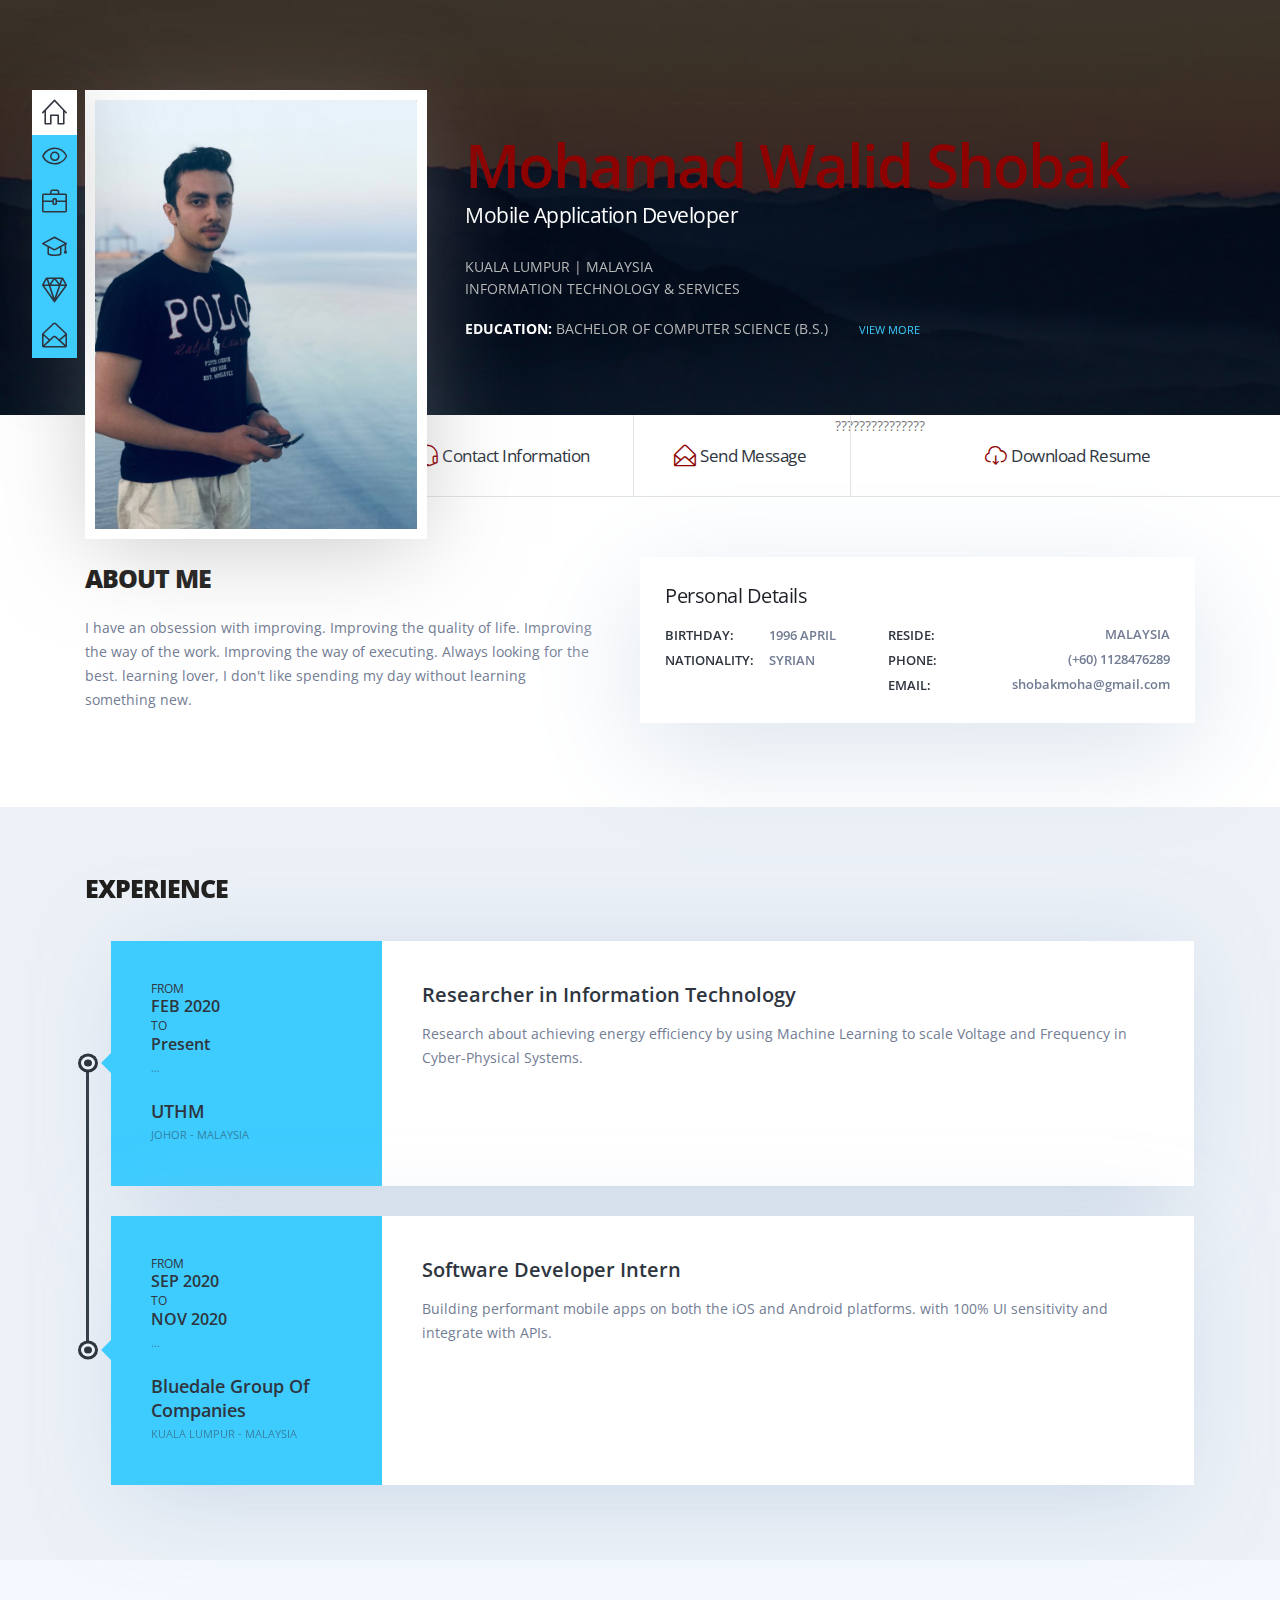
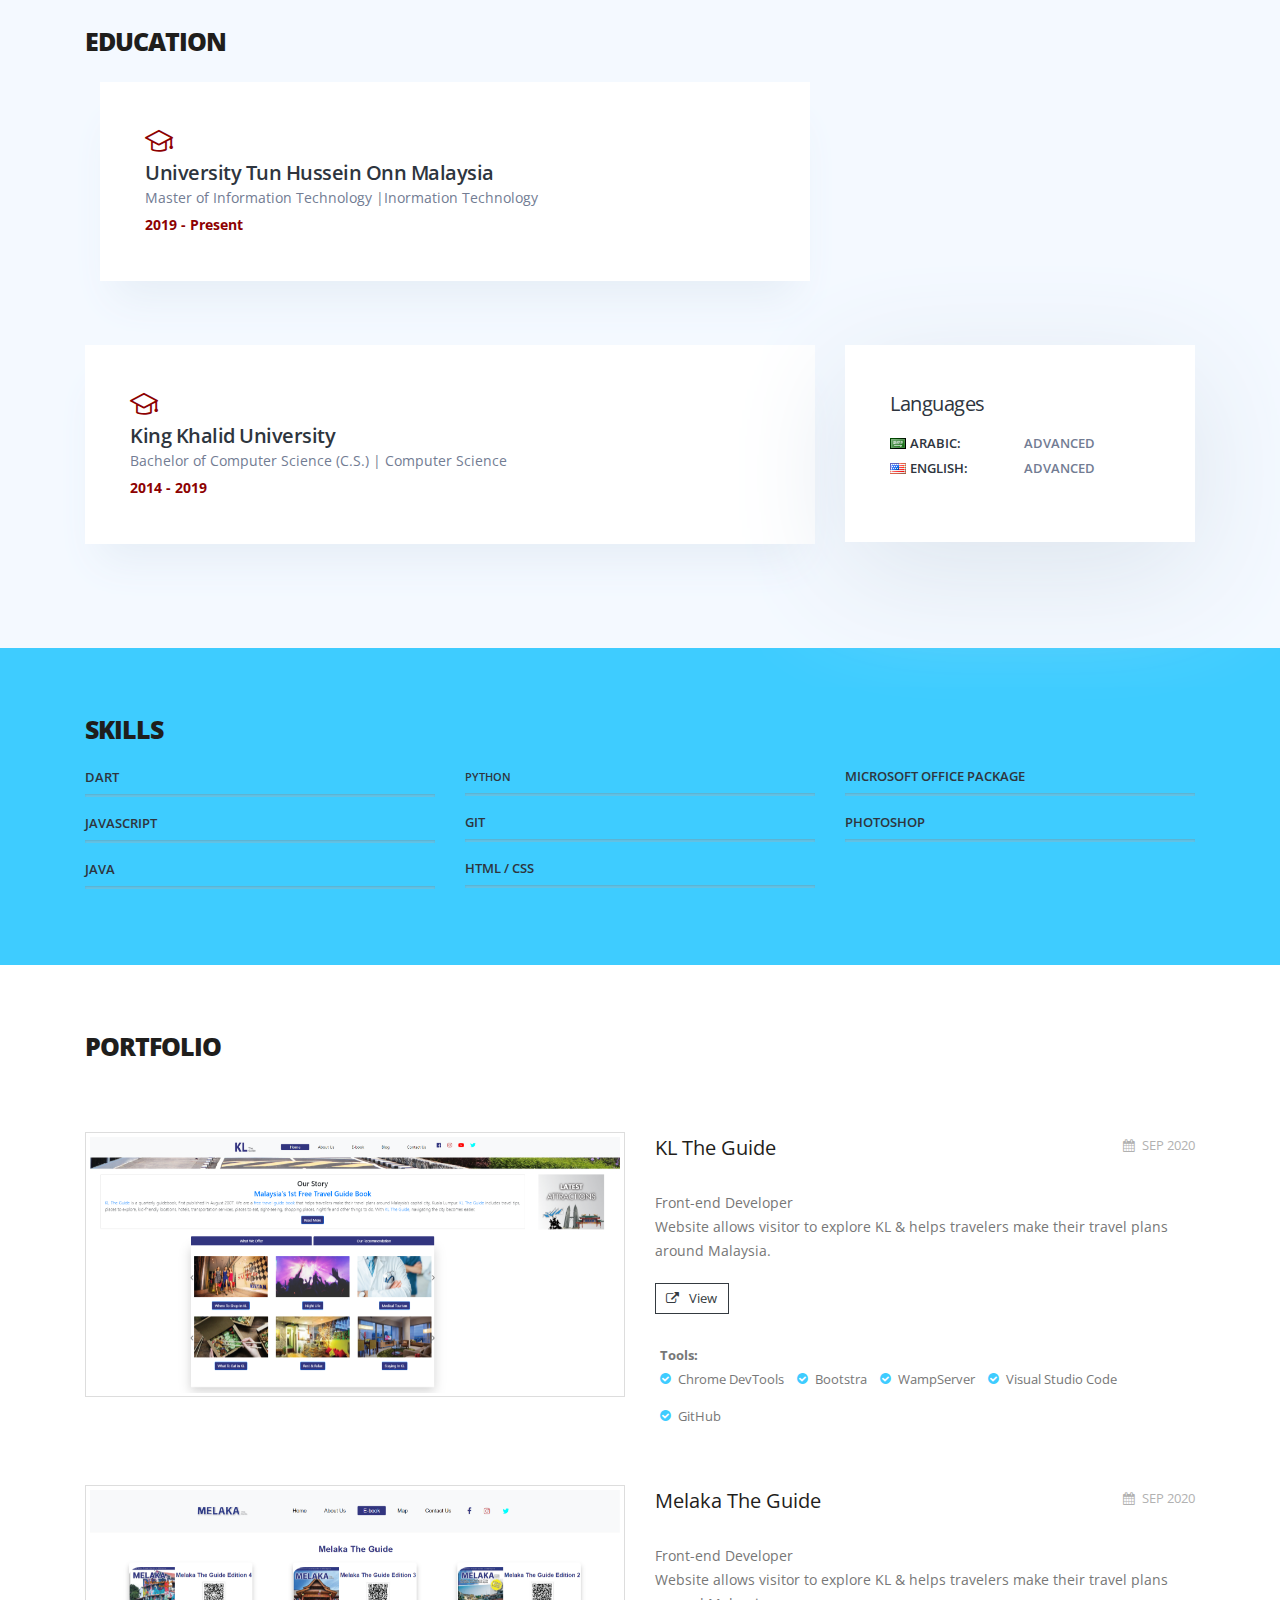
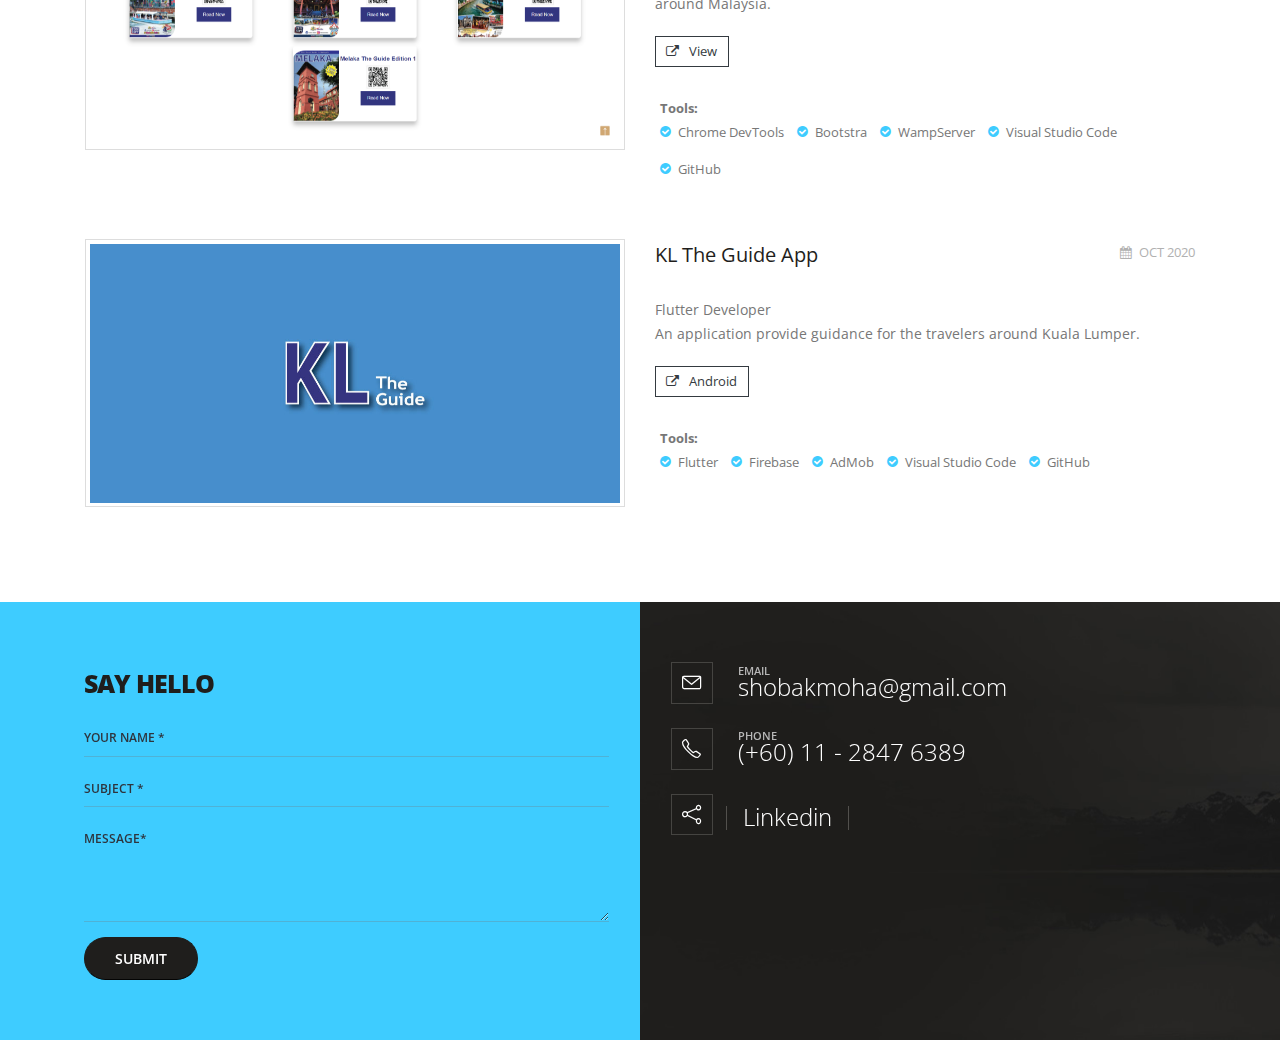
==== index.html @ 20625002 "my first commit" ====
<!DOCTYPE html>
<html>

<head>

	<!-- Basic -->
	<meta charset="utf-8">
	<meta http-equiv="X-UA-Compatible" content="IE=edge">

	<title>Mohamad Shobak | Resume</title>

	<meta name="keywords" content="Mohamad Shobak CV" />
	<meta name="description" content="Mohamad Shobak CV in details">
	<!-- <meta name="author" content="suitableweb.com"> -->

	<!-- Favicon -->
	<link rel="shortcut icon" href="img/favicon.ico" type="image/x-icon" />
	<link rel="apple-touch-icon" href="img/apple-touch-icon.png">

	<!-- Mobile Metas -->
	<meta name="viewport" content="width=device-width, initial-scale=1.0, minimum-scale=1.0">

	<!-- Web Fonts  -->
	<link href="https://fonts.googleapis.com/css?family=Open+Sans:300,400,600,700,800%7CShadows+Into+Light"
		rel="stylesheet" type="text/css">

	<!-- Vendor CSS -->
	<link rel="stylesheet" href="vendor/bootstrap/css/bootstrap.min.css">
	<link rel="stylesheet" href="vendor/font-awesome/css/font-awesome.min.css">
	<link rel="stylesheet" href="vendor/animate/animate.min.css">
	<link rel="stylesheet" href="vendor/simple-line-icons/css/simple-line-icons.min.css">
	<link rel="stylesheet" href="vendor/owl.carousel/assets/owl.carousel.min.css">
	<link rel="stylesheet" href="vendor/owl.carousel/assets/owl.theme.default.min.css">
	<link rel="stylesheet" href="vendor/magnific-popup/magnific-popup.min.css">

	<!-- Theme CSS -->
	<link rel="stylesheet" href="css/theme.css">
	<link rel="stylesheet" href="css/theme-elements.css">

	<!-- Current Page CSS -->
	<link rel="stylesheet" href="vendor/rs-plugin/css/settings.css">
	<link rel="stylesheet" href="vendor/rs-plugin/css/layers.css">
	<link rel="stylesheet" href="vendor/rs-plugin/css/navigation.css">

	<!-- Demo CSS -->
	<link rel="stylesheet" href="css/demos/demo-resume.css">

	<!-- Skin CSS -->
	<link rel="stylesheet" href="css/skins/skin-resume.css">

	<!-- Theme Custom CSS -->
	<link rel="stylesheet" href="css/custom.css">

	<!-- Head Libs -->
	<script src="vendor/modernizr/modernizr.min.js"></script>

</head>

<body data-spy="scroll" data-target=".wrapper-spy">

	<div class="body">
		<header id="header" class="header-floating"
			data-plugin-options="{'stickyEnabled': false, 'stickyEnableOnBoxed': false, 'stickyEnableOnMobile': false, 'stickyStartAt': 0, 'stickySetTop': '60px', 'stickyChangeLogo': false}">
			<div class="header-body">
				<div class="header-container container">
					<div class="header-row">
						<div class="header-column">
							<div class="header-row">
								<div class="header-nav pt-1">
									<div class="header-nav-main">
										<nav class="wrapper-spy collapse">
											<ul class="nav" id="mainNav">
												<li>
													<a data-hash href="#about-me"
														class="nav-link text-color-dark background-color-primary">
														<i class="icon-home icons"></i>
														<span class="custom-tooltip">About Me</span>
													</a>
												</li>
												<li>
													<a data-hash href="#experience"
														class="nav-link text-color-dark background-color-primary">
														<i class="icon-eye icons"></i>
														<span class="custom-tooltip">Experience</span>
													</a>
												</li>
												<li>
													<a data-hash href="#education"
														class="nav-link text-color-dark background-color-primary">
														<i class="icon-briefcase icons"></i>
														<span class="custom-tooltip">Education</span>
													</a>
												</li>
												<li>
													<a data-hash href="#skills"
														class="nav-link text-color-dark background-color-primary">
														<i class="icon-graduation icons"></i>
														<span class="custom-tooltip">Skills</span>
													</a>
												</li>
												<li>
													<a data-hash href="#portfolio"
														class="nav-link text-color-dark background-color-primary">
														<i class="icon-diamond icons"></i>
														<span class="custom-tooltip">Portfolio</span>
													</a>
												</li>
												<!-- 			<li>
														<a data-hash href="#recommendations" class="nav-link text-color-dark background-color-primary">
															<i class="icon-pencil icons"></i>
															<span class="custom-tooltip">Recommendations</span>
														</a>
													</li> -->
												<li>
													<a data-hash href="#say-hello"
														class="nav-link text-color-dark background-color-primary">
														<i class="icon-envelope-open icons"></i>
														<span class="custom-tooltip">Say Hello</span>
													</a>
												</li>
											</ul>
										</nav>
									</div>
									<button class="btn header-btn-collapse-nav" data-toggle="collapse"
										data-target=".header-nav-main nav">
										<i class="fa fa-bars"></i>
									</button>
								</div>
							</div>
						</div>
					</div>
				</div>
			</div>
		</header>

		<div role="main" class="main">

			<section id="about-me"
				class="section section-no-border section-parallax custom-section-padding-1 custom-position-1 custom-xs-bg-size-cover parallax-no-overflow m-0"
				data-plugin-parallax data-plugin-options="{'speed': 1.5}"
				data-image-src="img/demos/resume/about-me/about-me-bg-1.jpg">
				<div class="container">
					<div class="row">
						<div class="col-lg-4 custom-sm-margin-bottom-1">
							<img src="img/demos/resume/about-me/me.jpg"
								class="img-fluid custom-border custom-image-position-2 custom-box-shadow-4" alt />
						</div>
						<div class="col-lg-8 col-xl-8">
							<h1 class="text-color-primary custom-font-size-1">Mohamad Walid Shobak</h1>
							<p class="text-color-light font-weight-normal custom-font-size-2 custom-margin-bottom-1">
								Mobile Application Developer</p>
							<span class="custom-about-me-infos">
								<span class="custom-text-color-1 text-uppercase">Kuala Lumpur | Malaysia</span>
								<span class="custom-text-color-1 text-uppercase mb-3">Information Technology &amp;
									Services</span>
								<!-- <span class="custom-text-color-1 text-uppercase">
									<strong class="text-color-light">Previous: </strong>
									Mobile Application Developer
									<a data-hash href="#experience" class="btn text-uppercase custom-btn-style-1 text-1 ml-2">View More</a>
								</span> -->
								<span class="custom-text-color-1 text-uppercase">
									<strong class="text-color-light">Education: </strong>
									Bachelor of Computer Science (B.S.)
									<a data-hash href="#education"
										class="btn text-uppercase custom-btn-style-1 text-1 ml-2">View More</a>
								</span>
							</span>
						</div>
						<!-- 		<div class="col-lg-2 col-xl-3 d-none d-lg-block">
							<img src="img/demos/resume/about-me/mouse.png" custom-anim class="img-fluid custom-image-pos-1" alt />
						</div> -->
					</div>
				</div>


				<ul class="social-icons custom-social-icons">
					<li class="social-icons-linkedin">
						<a href="https://www.linkedin.com/in/moha-shobak/" target="_blank" title="Linkedin">
							<i class="fa fa-linkedin"></i>
						</a>
					</li>

					<!-- <li class="social-icons-twitter">
						<a href="https://twitter.com/abdullah852" target="_blank" title="Twitter">
							<i class="fa fa-twitter"></i>
						</a>
					</li> -->
					<li class="social-icons-email">
						<a href="mailto:shobakmoha@gmail.com" title="Email">
							<i class="fa fa-envelope"></i>
						</a>
					</li>
				</ul>


			</section>

			<div class="custom-about-me-links background-color-light">
				<div class="container">
					<div class="row justify-content-end">
						<div class="col-lg-3 text-center custom-xs-border-bottom p-0">
							<a data-hash href="#say-hello" class="text-decoration-none">
								<span class="custom-nav-button text-color-dark">
									<i class="icon-earphones-alt icons text-color-primary"></i>
									Contact Information
								</span>
							</a>
						</div>
						<div class="col-lg-2 text-center custom-xs-border-bottom p-0">
							<a data-hash href="#say-hello" class="text-decoration-none">
								<span class="custom-nav-button custom-divisors text-color-dark">
									<i class="icon-envelope-open icons text-color-primary"></i>
									Send Message
								</span>
							</a>
						</div>


						???????????????

						<div class="col-lg-3 text-center p-0">
							<a href="https://abdullah852.github.io/resume/cv2.pdf" target="_blanck"
								class="text-decoration-none">
								<span class="custom-nav-button text-color-dark">
									<i class="icon-cloud-download icons text-color-primary"></i>
									Download Resume
								</span>
							</a>
						</div>
					</div>
				</div>
			</div>



			<!-- About me section : Done -->
			<section class="section section-no-border background-color-light m-0">
				<div class="container">
					<div class="row">
						<div class="col">

							<div
								class="custom-box-details background-color-light custom-box-shadow-1 col-lg-6 ml-5 mb-5 mb-lg-4 float-right clearfix">
								<h4>Personal Details</h4>
								<div class="row">
									<div class="col-md-5">
										<ul class="custom-list-style-1 p-0 mb-0">
											<li>
												<span class="text-color-dark">Birthday:</span>
												<span class="custom-text-color-2"> 1996 April </span>
											</li>
											<!-- <li>
												<span class="text-color-dark">Marital:</span>
												<span class="custom-text-color-2">Single</span>
											</li> -->
											<li>
												<span class="text-color-dark">Nationality:</span>
												<span class="custom-text-color-2">Syrian</span>
											</li>
										</ul>
									</div>
									<div class="col-md-7">
										<ul class="custom-list-style-1 p-0 mb-0">
											<li>
												<span class="text-color-dark">Reside:</span>
												<span class="custom-text-color-2 float-right">Malaysia</span>
											</li>
											<li>
												<span class="text-color-dark">PHONE:</span>
												<span class="custom-text-color-2 float-right"><a
														class="custom-text-color-2" href="tel:+601128476289">(+60)
														1128476289 </a></span>
											</li>
											<li>
												<span class="text-color-dark" style="min-width: 50px">EMAIL:</span>
												<span class="custom-text-color-2 text-lowercase float-right"><a
														class="custom-text-color-2"
														href="mailto:shobakmoha@gmail.com">shobakmoha@gmail.com</a></span>
											</li>
										</ul>
									</div>
								</div>
							</div>

							<h2 class="text-color-quaternary font-weight-extra-bold text-uppercase">About Me</h2>

							<p class="custom-text-color-2">

								I have an obsession with improving. Improving the quality of life. Improving the way of
								the work. Improving the way of executing. Always looking for the best. learning lover, I
								don't like spending my day without learning something new.
							</p>

							<!-- <div class="about-me-more" id="aboutMeMore">
								<p>Lorem ipsum dolor sit amet, consectetur adipiscing elit. Etiam tincidunt nulla tortor, a imperdiet enim tristique nec. Nulla lobortis leo eget metus dapibus sodales. Sed placerat vitae dui vitae vehicula. Quisque in tincidunt ligula, nec dignissim arcu. Praesent aliquam velit vel libero dictum, non sollicitudin lectus mollis. Morbi sollicitudin auctor gravida. Vivamus vitae dui non lorem euismod pretium. Morbi congue sem sed ex iaculis, nec mattis felis pretium. Nullam molestie libero id odio blandit sodales. Suspendisse non mauris et felis molestie placerat aliquet a risus. Aliquam ac leo tempus, hendrerit eros mollis, gravida est.</p>

								<p>Proin euismod ipsum a tellus condimentum dapibus. Integer porttitor felis elit, eget rutrum ligula commodo quis. Praesent ultricies neque eu mi congue blandit. Nulla feugiat feugiat aliquet. Morbi sed mattis erat. Nullam scelerisque molestie eros, id tristique felis iaculis non. Duis pellentesque neque eget iaculis varius. Donec at nisl semper, aliquam est id, tincidunt lacus. Donec at erat purus.</p>

								<p>Morbi tincidunt nunc non diam porta, at fermentum orci bibendum. Donec arcu nisi, ornare nec commodo vitae, sollicitudin sed magna. Cras sit amet justo et nulla pulvinar laoreet. Phasellus scelerisque, metus id posuere vulputate, diam tellus iaculis sapien, eget scelerisque ipsum libero convallis velit. Duis lorem ligula, faucibus quis tellus nec, fringilla ultricies leo. Etiam tempus congue magna. Suspendisse porta dictum tortor, eu volutpat ipsum eleifend nec. Aliquam dapibus lorem luctus, cursus libero imperdiet, mattis nunc. Sed in ipsum diam. Quisque efficitur metus purus, vitae fermentum lacus venenatis id.</p>
							</div>

							<a id="aboutMeMoreBtn" class="btn btn-tertiary text-uppercase custom-btn-style-1 text-1" href="#">View More</a> -->

						</div>
					</div>
				</div>
			</section>








			<!-- Experience -->
			<section id="experience" class="section section-secondary section-no-border m-0">
				<div class="container">
					<div class="row">
						<div class="col">
							<h2 class="text-color-quaternary text-uppercase font-weight-extra-bold">Experience</h2>
							<section class="timeline custom-timeline" id="timeline">
								<div class="timeline-body">
									<!-- <article class="timeline-box right custom-box-shadow-2">
										<div class="row">
											<div class="experience-info col-lg-3 col-sm-5 background-color-primary">
												<span class="from text-color-dark text-uppercase">
													From
													<span class="font-weight-semibold">Nov 2019</span>
												</span>
												<span class="to text-color-dark text-uppercase">
													To
													<span class="font-weight-semibold">Present</span>
												</span>
												<p class="text-color-dark">...</p>
												<span class="company text-color-dark font-weight-semibold">
													<a class="text-dark" href="https://zeem.sa" target="_blank">Zeem</a>
													<span class="company-location text-color-dark font-weight-normal text-uppercase">Saudi Arabia – Riyadh</span>
												</span>
											</div>
											<div class="experience-description col-lg-9 col-sm-7 background-color-light">
												<h4 class="text-color-dark font-weight-semibold"> Full Stack Developer </h4>
												<p class="custom-text-color-2"> 
													After more than a year, I started working for Zeem as Full Stack Developer
												</p>
											</div>
										</div>
									</article> -->

									<article class="timeline-box right custom-box-shadow-2">
										<div class="row">
											<div class="experience-info col-lg-3 col-sm-5 background-color-primary">
												<span class="from text-color-dark text-uppercase">
													From
													<span class="font-weight-semibold">FEB 2020</span>
												</span>
												<span class="to text-color-dark text-uppercase">
													To
													<span class="font-weight-semibold">Present</span>
												</span>
												<p class="text-color-dark">...</p>
												<span class="company text-color-dark font-weight-semibold">
													<a class="text-dark" href="https://www.uthm.edu.my/en/"
														target="_blank">UTHM</a>
													<span
														class="company-location text-color-dark font-weight-normal text-uppercase">Johor
														- Malaysia</span>
												</span>
											</div>
											<div
												class="experience-description col-lg-9 col-sm-7 background-color-light">
												<h4 class="text-color-dark font-weight-semibold">Researcher in
													Information Technology

												</h4>
												<p class="custom-text-color-2">Research about achieving energy
													efficiency by using Machine Learning to scale Voltage and Frequency
													in Cyber-Physical
													Systems.</p>
											</div>
										</div>
									</article>

									<article class="timeline-box right custom-box-shadow-2">
										<div class="row">
											<div class="experience-info col-lg-3 col-sm-5 background-color-primary">
												<span class="from text-color-dark text-uppercase">
													From
													<span class="font-weight-semibold">SEP 2020</span>
												</span>
												<span class="to text-color-dark text-uppercase">
													To
													<span class="font-weight-semibold">NOV 2020</span>
												</span>
												<p class="text-color-dark">...</p>
												<span class="company text-color-dark font-weight-semibold">
													<a class="text-dark" href="http://bluedale.com.my/v1/"
														target="_blank">Bluedale Group Of Companies</a>
													<span
														class="company-location text-color-dark font-weight-normal text-uppercase">Kuala
														Lumpur - Malaysia</span>
												</span>
											</div>
											<div
												class="experience-description col-lg-9 col-sm-7 background-color-light">
												<h4 class="text-color-dark font-weight-semibold">Software Developer
													Intern
												</h4>
												<p class="custom-text-color-2">Building performant mobile apps on both
													the iOS and Android platforms. with 100% UI sensitivity and
													integrate with APIs.
												</p>
											</div>
										</div>
									</article>

									<div class="timeline-bar"></div>
								</div>
							</section>
						</div>
					</div>
				</div>
			</section>





			<!-- Education -->
			<section id="education" class="section section-no-border custom-background-color-1 m-0">
				<div class="container">
					<h2 class="text-color-quaternary text-uppercase font-weight-extra-bold m-0">Education</h2>
					<div class="col-lg-8 col-sm-12 pb-4">
						<div class="custom-box-details-2 background-color-light custom-box-shadow-3">
							<i class="icon-graduation icons text-color-primary"></i>
							<h4 class="font-weight-semibold text-color-dark m-0">University Tun Hussein Onn Malaysia
							</h4>
							<p class="custom-text-color-2 mb-1">Master of Information Technology
								|Inormation Technology</p>
							<strong class="text-color-primary">2019 - Present</strong>
						</div>
					</div>
					<div class="row">

						<div class="col-lg-8 col-sm-12 pb-4">
							<div class="custom-box-details-2 background-color-light custom-box-shadow-3">
								<i class="icon-graduation icons text-color-primary"></i>
								<h4 class="font-weight-semibold text-color-dark m-0">King Khalid University</h4>
								<p class="custom-text-color-2 mb-1">Bachelor of Computer Science (C.S.) | Computer
									Science</p>
								<strong class="text-color-primary">2014 - 2019</strong>
							</div>
						</div>

						<div class="col-lg-4 col-sm-12 pb-4">
							<div class="custom-box-details-2 background-color-light custom-box-shadow-1">
								<h4 class="text-color-dark">Languages</h4>
								<ul class="custom-list-style-1 p-0">
									<li>
										<span class="font-weight-semibold custom-max-width-1 text-color-dark"><img
												src="img/blank.gif" class="flag flag-sa mr-1"
												alt="Arabic">Arabic:</span>
										<span class="custom-text-color-2">Advanced</span>
									</li>
									<li>
										<span class="font-weight-semibold custom-max-width-1 text-color-dark"><img
												src="img/blank.gif" class="flag flag-us mr-1"
												alt="English">English:</span>
										<span class="custom-text-color-2">Advanced</span>
									</li>
								</ul>
							</div>
						</div>

					</div>

				</div>
			</section>





			<!-- Skills -->
			<section id="skills" class="section section-no-border background-color-primary m-0">
				<div class="container">
					<div class="row align-items-center">
						<div class="col-md-12 col-lg-12 mb-4 mb-md-0">
							<div class="row">
								<div class="col-lg-4">
									<h2 class="text-color-quaternary text-uppercase font-weight-extra-bold">Skills</h2>
									<div class="progress-bars custom-progress-bars">

										<div
											class="progress-label text-color-dark font-weight-semibold text-uppercase text-2">
											<span>Dart</span>
										</div>
										<div class="progress mb-3">
											<div class="progress-bar" data-appear-progress-animation="93%"></div>
										</div>

										<div
											class="progress-label text-color-dark font-weight-semibold text-uppercase text-2">
											<span>Javascript</span>
										</div>
										<div class="progress mb-3">
											<div class="progress-bar" data-appear-progress-animation="55%"
												data-appear-animation-delay="300"></div>
										</div>


										<div
											class="progress-label text-color-dark font-weight-semibold text-uppercase text-2">
											<span>Java</span>
										</div>
										<div class="progress mb-3">
											<div class="progress-bar" data-appear-progress-animation="85%"></div>
										</div>

									</div>
								</div>
								<div class="col-lg-4">
									<div class="progress-bars custom-progress-bars custom-md-margin-top-1">
										<div
											class="progress-label text-color-dark font-weight-semibold text-uppercase text-2">
											<div
												class="progress-label text-color-dark font-weight-semibold text-uppercase text-2">
												<span>Python</span>
											</div>
											<div class="progress mb-3">
												<div class="progress-bar" data-appear-progress-animation="65%"></div>
											</div>
											<span>Git</span>
										</div>
										<div class="progress mb-3">
											<div class="progress-bar" data-appear-progress-animation="98%"
												data-appear-animation-delay="600"></div>
										</div>


										<div
											class="progress-label text-color-dark font-weight-semibold text-uppercase text-2">
											<span>HTML / CSS </span>
										</div>
										<div class="progress mb-3">
											<div class="progress-bar" data-appear-progress-animation="85%"
												data-appear-animation-delay="600"></div>
										</div>


									</div>
								</div>
								<div class="col-lg-4">
									<div class="progress-bars custom-progress-bars custom-md-margin-top-1">
										<div
											class="progress-label text-color-dark font-weight-semibold text-uppercase text-2">
											<span>Microsoft Office package</span>
										</div>
										<div class="progress mb-3">
											<div class="progress-bar" data-appear-progress-animation="90%"></div>
										</div>




										<div
											class="progress-label text-color-dark font-weight-semibold text-uppercase text-2">
											<span>PhotoShop</span>
										</div>
										<div class="progress mb-3">
											<div class="progress-bar" data-appear-progress-animation="80%"
												data-appear-animation-delay="900"></div>
										</div>

									</div>
								</div>
							</div>
						</div>
					</div>
				</div>
			</section>





			<!-- Portfolio -->
			<section id="portfolio" class="section section-no-border background-color-light m-0">
				<div class="container">
					<div class="row">
						<div class="col">
							<h2 class="text-color-quaternary font-weight-extra-bold text-uppercase">Portfolio</h2>


							<ul class="nav nav-pills sort-source custom-nav-sort mb-4" data-sort-id="portfolio"
								data-option-key="filter" style="visibility: hidden; height: 0;">
								<li class="nav-item active" data-option-value="*"><a class="nav-link text-dark active"
										href="#">Show All</a></li>
								<!-- <li class="nav-item" data-option-value=".wordpress"><a class="nav-link text-dark" href="#">WordPress</a></li> -->
								<li class="nav-item" data-option-value=".ui"><a class="nav-link text-dark"
										href="#">UI</a></li>
								<!-- <li class="nav-item" data-option-value=".woocommerce"><a class="nav-link text-dark" href="#">WooCommerce</a></li> -->
							</ul>


							<div class="sort-destination-loader sort-destination-loader-showing mt-3">
								<div class="row portfolio-list sort-destination" data-sort-id="portfolio">



									<!-- KL The Guide -->
									<div class="col-lg-12 isotope-item mt-4 ui">
										<div class="row">
											<div class="col-lg-6">
												<div class="portfolio-item lightbox"
													data-plugin-options="{'delegate': 'a.lightbox-portfolio', 'type': 'image', 'gallery': {'enabled': true}}">
													<span class="thumb-info thumb-info-no-zoom thumb-info-lighten ">
														<span class="thumb-info-wrapper">
															<span
																class="owl-carousel owl-theme nav-inside custom-dots-style-1 m-0"
																data-plugin-options="{'items': 1, 'margin': 10, 'animateOut': 'slideOutDown', 'animateIn':'flipInX', 'autoplay': false, 'autoplayTimeout': 3000}">
																<span>
																	<a href="img/demos/resume/portfolio/hectar/hectar.jpg"
																		class="lightbox-portfolio">
																		<img src="img/demos/resume/portfolio/kltheguide/kltheguide.png"
																			class="img-fluid" alt="">
																	</a>
																</span>
															</span>
														</span>
													</span>
												</div>
											</div>
											<div class="col-lg-6">
												<div class="portfolio-info">
													<div class="row">
														<div class="col-md-6">
															<h4 class="heading-primary text-color-quaternary"> KL The
																Guide</h4>
															<!-- <p class="mt-3">
																		BackEnd and React-native Developer
																</p> -->
														</div>
														<div class="col-md-6 text-center text-md-right">
															<ul>
																<li>
																	<i class="fa fa-calendar"></i> SEP 2020

																</li>
															</ul>
														</div>
													</div>
												</div>

												<p class="mt-3">Front-end Developer<br />
													Website allows visitor to explore KL & helps

													travelers make their travel plans around Malaysia.
												</p>
												<dev>
													<a href="https://www.kltheguide.com.my/" target="_blank"
														class="btn btn-outline-dark btn-sm btn-icon"><i
															class="fa fa-external-link"></i>View</a>
													<!-- <a href="https://apps.apple.com/us/app/id1492253360" target="_blank"
														class="btn btn-outline-dark btn-sm btn-icon"><i
															class="fa fa-external-link"></i>iOS</a> -->

												</dev>

												<ul class="portfolio-details">
													<li>
														<p><strong>Tools:</strong></p>

														<ul class="list list-inline list-icons">
															<li class="list-inline-item"><i
																	class="fa fa-check-circle"></i> Chrome DevTools</li>
															<li class="list-inline-item"><i
																	class="fa fa-check-circle"></i> Bootstra</li>
															<li class="list-inline-item"><i
																	class="fa fa-check-circle"></i> WampServer</li>
															<li class="list-inline-item"><i
																	class="fa fa-check-circle"></i> Visual Studio Code
															</li>
															<li class="list-inline-item"><i
																	class="fa fa-check-circle"></i> GitHub</li>
														</ul>
													</li>
												</ul>
											</div>
										</div>
									</div>

									<!-- Melaka The Guide -->
									<div class="col-lg-12 isotope-item mt-4 ui">
										<div class="row">
											<div class="col-lg-6">
												<div class="portfolio-item lightbox"
													data-plugin-options="{'delegate': 'a.lightbox-portfolio', 'type': 'image', 'gallery': {'enabled': true}}">
													<span class="thumb-info thumb-info-no-zoom thumb-info-lighten ">
														<span class="thumb-info-wrapper">
															<span
																class="owl-carousel owl-theme nav-inside custom-dots-style-1 m-0"
																data-plugin-options="{'items': 1, 'margin': 10, 'animateOut': 'slideOutDown', 'animateIn':'flipInX', 'autoplay': false, 'autoplayTimeout': 3000}">
																<span>
																	<a href="img/demos/resume/portfolio/takad/takad2.png"
																		class="lightbox-portfolio">
																		<img src="img/demos/resume/portfolio/malaccatheguide/malaccatheguide.png"
																			class="img-fluid" alt="">
																	</a>
																</span>
															</span>
														</span>
													</span>
												</div>
											</div>
											<div class="col-lg-6">
												<div class="portfolio-info">
													<div class="row">
														<div class="col-md-6">
															<h4 class="heading-primary text-color-quaternary"> Melaka
																The Guide</h4>
														</div>
														<div class="col-md-6 text-center text-md-right">
															<ul>
																<li>
																	<i class="fa fa-calendar"></i> SEP 2020
																</li>
															</ul>
														</div>
													</div>
												</div>

												<p class="mt-3">Front-end Developer<br />
													Website allows visitor to explore KL & helps
													travelers make their travel plans around Malaysia.</p>
												<dev>
													<a href="http://www.melakatheguide.com.my/" target="_blank"
														class="btn btn-outline-dark btn-sm btn-icon"><i
															class="fa fa-external-link"></i>View</a>
													<!-- <a href="https://apps.apple.com/us/app/%D8%AA%D8%A3%D9%83%D8%AF/id1017292828"
														target="_blank" class="btn btn-outline-dark btn-sm btn-icon"><i
															class="fa fa-external-link"></i>iOS</a> -->

												</dev>

												<ul class="portfolio-details">
													<li>
														<p><strong>Tools:</strong></p>

														<ul class="list list-inline list-icons">
															<ul class="list list-inline list-icons">
																<li class="list-inline-item"><i
																		class="fa fa-check-circle"></i> Chrome DevTools
																</li>
																<li class="list-inline-item"><i
																		class="fa fa-check-circle"></i> Bootstra</li>
																<li class="list-inline-item"><i
																		class="fa fa-check-circle"></i> WampServer</li>
																<li class="list-inline-item"><i
																		class="fa fa-check-circle"></i> Visual Studio
																	Code</li>
																<li class="list-inline-item"><i
																		class="fa fa-check-circle"></i> GitHub</li>
															</ul>
													</li>
												</ul>
											</div>
										</div>
									</div>

									<!-- Kl The Guide App -->
									<div class="col-lg-12 isotope-item mt-4 ui">
										<div class="row">
											<div class="col-lg-6">
												<div class="portfolio-item lightbox"
													data-plugin-options="{'delegate': 'a.lightbox-portfolio', 'type': 'image', 'gallery': {'enabled': true}}">
													<span class="thumb-info thumb-info-no-zoom thumb-info-lighten ">
														<span class="thumb-info-wrapper">
															<span
																class="owl-carousel owl-theme nav-inside custom-dots-style-1 m-0"
																data-plugin-options="{'items': 1, 'margin': 10, 'animateOut': 'slideOutDown', 'animateIn':'flipInX', 'autoplay': false, 'autoplayTimeout': 3000}">
																<span>
																	<a href="img/demos/resume/portfolio/takad/takad2.png"
																		class="lightbox-portfolio">
																		<img src="img/demos/resume/portfolio/kltheguide_app/kltheguide.jpg"
																			class="img-fluid" alt="">
																	</a>
																</span>
															</span>
														</span>
													</span>
												</div>
											</div>
											<div class="col-lg-6">
												<div class="portfolio-info">
													<div class="row">
														<div class="col-md-6">
															<h4 class="heading-primary text-color-quaternary"> KL The
																Guide App</h4>
														</div>
														<div class="col-md-6 text-center text-md-right">
															<ul>
																<li>
																	<i class="fa fa-calendar"></i> OCT 2020
																</li>
															</ul>
														</div>
													</div>
												</div>

												<p class="mt-3">Flutter Developer <br />
													An application provide guidance for the travelers
													around Kuala Lumper.</p>
												<dev>
													<a href="https://play.google.com/store/apps/details?id=my.com.kltheguide&hl=en"
														target="_blank" class="btn btn-outline-dark btn-sm btn-icon"><i
															class="fa fa-external-link"></i>Android</a>
													<!-- <a href="https://apps.apple.com/us/app/%D8%AA%D8%A3%D9%83%D8%AF/id1017292828"
																										target="_blank" class="btn btn-outline-dark btn-sm btn-icon"><i
																											class="fa fa-external-link"></i>iOS</a> -->

												</dev>





												<ul class="portfolio-details">
													<li>
														<p><strong>Tools:</strong></p>

														<ul class="list list-inline list-icons">
															<li class="list-inline-item"><i
																	class="fa fa-check-circle"></i> Flutter </li>
															<li class="list-inline-item"><i
																	class="fa fa-check-circle"></i> Firebase </li>
															<li class="list-inline-item"><i
																	class="fa fa-check-circle"></i> AdMob </li>
															<li class="list-inline-item"><i
																	class="fa fa-check-circle"></i> Visual Studio Code
															</li>
															<li class="list-inline-item"><i
																	class="fa fa-check-circle"></i> GitHub</li>
														</ul>
													</li>
												</ul>
											</div>
										</div>
									</div>
								</div>
							</div>
						</div>
					</div>
				</div>
			</section>


			<div id="say-hello" class="container-fluid">
				<div class="row">
					<div class="col-lg-6 p-0">
						<section class="section section-no-border background-color-primary h-100 m-0">
							<div class="row justify-content-end m-0">
								<div class="col-half-section col-half-section-right mr-3">
									<h2 class="text-color-quaternary text-uppercase font-weight-extra-bold">Say Hello
									</h2>
									<form id="callSendMessage" class="custom-form-style" action="php/contact-form.php"
										method="POST">
										<div class="alert alert-success d-none mt-4" id="contactSuccess">
											<strong>Success!</strong> Your message has been sent to us.
										</div>

										<div class="alert alert-danger d-none mt-4" id="contactError">
											<strong>Error!</strong> There was an error sending your message.
											<span class="text-1 mt-2 d-block" id="contactErrorMessage"></span>
										</div>
										<div class="form-content">
											<div class="form-control-custom">
												<input type="text" class="form-control" name="callName"
													placeholder="Your Name *"
													data-msg-required="This field is required." id="callName"
													required="" />
											</div>
											<div class="form-control-custom">
												<input type="text" class="form-control" name="callSubject"
													placeholder="Subject *" data-msg-required="This field is required."
													id="callSubject" required="" />
											</div>
											<div class="form-control-custom">
												<textarea maxlength="5000"
													data-msg-required="Please enter your message." rows="10"
													class="form-control" name="message" placeholder="Message*"
													id="message" required="" aria-required="true"></textarea>
											</div>
											<input type="submit"
												class="btn btn-quaternary text-color-light text-uppercase font-weight-semibold outline-none custom-btn-style-2 custom-border-radius-1"
												value="Submit" />
										</div>
									</form>
								</div>
							</div>
						</section>
					</div>
					<div class="col-lg-6 p-0">
						<section class="section section-no-border h-100 m-0"
							style="background: url(img/demos/resume/contact/contact-bg-1.jpg); background-size: cover;">
							<div class="row m-0">
								<div class="col-half-section col-half-section-left ml-3">
									<a href="mailto:shobakmoha@gmail.com" class="text-decoration-none">
										<span class="feature-box custom-feature-box align-items-center mb-4">
											<span class="custom-feature-box-icon">
												<i class="icon-envelope icons text-color-light"></i>
											</span>
											<span class="feature-box-info">
												<span
													class="custom-label font-weight-semibold text-uppercase custom-text-color-1">Email</span>
												<strong
													class="font-weight-light text-color-light custom-opacity-effect-1">shobakmoha@gmail.com</strong>
											</span>
										</span>
									</a>
									<a href="tel:++601128476389" class="text-decoration-none">
										<span class="feature-box custom-feature-box align-items-center mb-4">
											<span class="custom-feature-box-icon">
												<i class="icon-phone icons text-color-light"></i>
											</span>
											<span class="feature-box-info">
												<span
													class="custom-label font-weight-semibold text-uppercase custom-text-color-1">Phone</span>
												<strong
													class="font-weight-light text-color-light custom-opacity-effect-1">(+60)
													11 - 2847 6389 </strong>
											</span>
										</span>
									</a>
									<span class="feature-box custom-feature-box align-items-center">
										<span class="custom-feature-box-icon">
											<i class="icon-share icons text-color-light"></i>
										</span>
										<a href="https://www.linkedin.com/in/moha-shobak/"
											class="d-flex text-decoration-none">
											<span class="feature-box-info custom-both-side-border mt-2">
												<strong
													class="font-weight-light text-color-light custom-opacity-effect-1">Linkedin</strong>
											</span>
										</a>
										<!-- <a href="https://www.linkedin.com/in/abdullah-alahmad-191465164"
											class="d-flex text-decoration-none">
											<span class="feature-box-info p-0 mt-2">
												<strong
													class="font-weight-light text-color-light custom-opacity-effect-1">Linkedin</strong>
											</span>
										</a> -->
									</span>
								</div>
							</div>
						</section>
					</div>
				</div>
			</div>

			<!-- 			<footer id="footer" class="m-0 p-0">
				<div class="footer-copyright background-color-light m-0">
					<div class="container">
						<div class="row">
							<div class="col-lg-12 m-0">
								<p class="custom-text-color-2">© Copyright 2018. All Rights Reserved.</p>
							</div>
						</div>
					</div>
				</div>
			</footer> -->
		</div>

		<!-- Vendor -->
		<script src="vendor/jquery/jquery.min.js"></script>
		<script src="vendor/jquery.appear/jquery.appear.min.js"></script>
		<script src="vendor/jquery.easing/jquery.easing.min.js"></script>
		<script src="vendor/jquery-cookie/jquery-cookie.min.js"></script>
		<script src="vendor/popper/umd/popper.min.js"></script>
		<script src="vendor/bootstrap/js/bootstrap.min.js"></script>
		<script src="vendor/common/common.min.js"></script>
		<script src="vendor/jquery.validation/jquery.validation.min.js"></script>
		<script src="vendor/jquery.easy-pie-chart/jquery.easy-pie-chart.min.js"></script>
		<script src="vendor/jquery.gmap/jquery.gmap.min.js"></script>
		<script src="vendor/jquery.lazyload/jquery.lazyload.min.js"></script>
		<script src="vendor/isotope/jquery.isotope.min.js"></script>
		<script src="vendor/owl.carousel/owl.carousel.min.js"></script>
		<script src="vendor/magnific-popup/jquery.magnific-popup.min.js"></script>
		<script src="vendor/vide/vide.min.js"></script>

		<!-- Theme Base, Components and Settings -->
		<script src="js/theme.js"></script>

		<!-- Current Page Vendor and Views -->
		<script src="vendor/rs-plugin/js/jquery.themepunch.tools.min.js"></script>
		<script src="vendor/rs-plugin/js/jquery.themepunch.revolution.min.js"></script>

		<!-- Demo -->
		<script src="js/demos/demo-resume.js"></script>

		<!-- Theme Custom -->
		<script src="js/custom.js"></script>

		<!-- Theme Initialization Files -->
		<script src="js/theme.init.js"></script>


		<!-- Google Analytics: Change UA-XXXXX-X to be your site's ID. Go to http://www.google.com/analytics/ for more information.
		<script>
			(function(i,s,o,g,r,a,m){i['GoogleAnalyticsObject']=r;i[r]=i[r]||function(){
			(i[r].q=i[r].q||[]).push(arguments)},i[r].l=1*new Date();a=s.createElement(o),
			m=s.getElementsByTagName(o)[0];a.async=1;a.src=g;m.parentNode.insertBefore(a,m)
			})(window,document,'script','//www.google-analytics.com/analytics.js','ga');

			ga('create', 'UA-12345678-1', 'auto');
			ga('send', 'pageview');
		</script>
		 -->


</body>

</html>
---- css/theme.css ----
/*
Name: 			theme.css
Written by: 	Okler Themes - (http://www.okler.net)
Theme Version:	6.0.0
*/
html {
	direction: ltr;
	overflow-x: hidden;
	box-shadow: none !important;
}

body {
	background-color: #FFF;
	color: #777;
	font-family: "Open Sans", Arial, sans-serif;
	font-size: 14px;
	line-height: 22px;
	margin: 0;
}

body a {
	outline: none !important;
}

li {
	line-height: 24px;
}

/* Responsive */
@media (max-width: 575px) {
	body {
		font-size: 13px;
	}
}
/* Header */
#header {
	position: relative;
	z-index: 1030;
}

#header .header-body {
	display: flex;
	flex-direction: column;
	background: #FFF;
	-webkit-transition: min-height 0.3s ease;
	-moz-transition: min-height 0.3s ease;
	transition: min-height 0.3s ease;
	width: 100%;
	border-top: 3px solid #EDEDED;
	border-bottom: 1px solid transparent;
	z-index: 1001;
}

#header .header-container {
	position: relative;
	display: flex;
	flex-flow: row wrap;
	align-items: center;
	-webkit-transition: ease height 300ms;
	-moz-transition: ease height 300ms;
	transition: ease height 300ms;
}

@media (max-width: 991px) {
	#header .header-container:not(.container) .header-nav-main {
		padding: 0 0.75rem;
	}
}

#header .container {
	position: relative;
}

@media (max-width: 767px) {
	#header .container {
		width: 100%;
	}
}

#header .header-row {
	display: flex;
	flex-grow: 1;
	align-items: center;
	align-self: stretch;
	max-height: 100%;
}

#header .header-column {
	display: flex;
	align-self: stretch;
	align-items: center;
	flex-grow: 1;
	flex-direction: column;
}

#header .header-column .header-row {
	justify-content: inherit;
}

#header .header-column .header-extra-info {
	list-style: outside none none;
	margin: 0;
	padding: 0;
}

#header .header-column .header-extra-info li {
	display: inline-flex;
	margin-left: 25px;
}

#header .header-column .header-extra-info li .feature-box p {
	margin: 0;
}

#header .header-column .header-extra-info li .feature-box small {
	position: relative;
	top: -4px;
	font-size: 80%;
}

#header.header-no-min-height .header-body {
	min-height: 0 !important;
}

#header .header-top {
	display: flex;
	align-items: center;
	position: relative;
	background-color: #f4f4f4;
	border-bottom: 1px solid #ededed;
	min-height: 51px;
	z-index: 4;
}

#header .header-top::after {
	clear: both;
	content: "";
	display: table;
}

#header .header-top p {
	font-size: 0.9em;
	margin: 0;
	padding: 0;
}

#header .header-top p .fa, #header .header-top p .icons {
	position: relative;
	top: 1px;
}

#header .header-top .header-search {
	margin-left: 10px;
	margin-right: 0;
}

#header .header-top .header-nav-top {
	float: left;
	margin-top: 0;
	margin-left: 0;
	margin-right: 10px;
}

#header .header-top.header-top-colored {
	border-top: 5px solid #CCC;
	border-bottom: 0;
	color: #FFF;
}

#header .header-top.header-top-colored p, #header .header-top.header-top-colored a, #header .header-top.header-top-colored span {
	color: #FFF;
}

#header .header-top.header-top-colored .form-control {
	border: 0;
}

#header .header-top.header-top-style-2 {
	background: #f6f6f6;
}

#header .header-top.header-top-style-4 {
	background: #E4E6ED;
	border-bottom: 0;
}

#header .header-logo {
	margin: 1rem 0;
}

#header .header-logo img {
	-webkit-transition: all 0.3s ease;
	-moz-transition: all 0.3s ease;
	transition: all 0.3s ease;
	position: relative;
	top: 0;
}

#header .header-nav {
	padding: 1rem 0;
	min-height: 70px;
}

#header .header-nav-top {
	display: flex;
	align-self: stretch;
	align-items: center;
}

#header .header-nav-top .nav > li > a, #header .header-nav-top .nav > li > span {
	color: #999;
	font-size: 0.9em;
	padding: 6px 10px;
	display: inline-block;
}

#header .header-nav-top .nav > li > a .fa, #header .header-nav-top .nav > li > a .icons, #header .header-nav-top .nav > li > span .fa, #header .header-nav-top .nav > li > span .icons {
	margin-right: 3px;
}

#header .header-nav-top .nav > li > a {
	text-decoration: none;
}

#header .header-nav-top .nav > li > a:hover, #header .header-nav-top .nav > li > a a:focus {
	background: #EEE;
}

#header .header-nav-top .nav > li.nav-item.dropdown.show .nav-link {
	background: #EEE;
}

#header .header-nav-top .nav > li.open > .dropdown-menu-toggle {
	border-radius: 4px 4px 0 0;
}

#header .header-nav-top .dropdown .dropdown-item {
	font-size: 0.8em;
}

#header .header-nav-top .dropdown-menu {
	border-color: #EEE;
	margin-top: -2px;
	border-radius: 4px 0 4px 4px;
	padding: 0;
}

#header .header-nav-top .dropdown-menu a {
	color: #999;
	padding: 6px 12px;
	font-size: 0.9em;
}

#header .header-nav-top .flag {
	margin-right: 2px;
	position: relative;
	top: -1px;
}

#header .header-search {
	margin-left: 1rem;
}

#header .header-search .form-control {
	border-radius: 20px;
	font-size: 0.9em;
	height: 34px;
	margin: 0;
	padding: 6px 12px;
	-webkit-transition: width 0.3s ease;
	-moz-transition: width 0.3s ease;
	transition: width 0.3s ease;
	-webkit-transform: translate3d(0, 0, 0);
	-webkit-backface-visibility: hidden;
	-webkit-perspective: 1000px;
	perspective: 1000px;
	width: 170px;
}

#header .header-search .btn-light {
	background: transparent;
	border: 0 none;
	color: #CCC;
	position: absolute;
	right: 0;
	top: 0;
	z-index: 3;
}

#header .header-search .btn-light:hover {
	color: #000;
}

#header .header-social-icons {
	margin-left: 1rem;
}

#header .header-btn-collapse-nav {
	background: #CCC;
	color: #FFF;
	display: none;
	float: right;
	margin: 0 0 0 1rem;
}

#header.header-narrow .header-body {
	min-height: 0;
}

#header.header-narrow .header-logo {
	margin-top: 0;
	margin-bottom: 0;
}

#header.header-narrow .header-nav {
	padding-top: 0;
	padding-bottom: 0;
}

#header.header-no-border-bottom .header-body {
	padding-bottom: 0 !important;
	border-bottom: 0 !important;
}

@media (max-width: 767px) {
	#header.has-nav-bar .header-search {
		display: block !important;
		visibility: hidden;
	}
}

html:not(.boxed) #header.header-full-width .header-container {
	width: 100%;
	max-width: none;
}

html #header.header-transparent {
	min-height: 0 !important;
	width: 100%;
	position: absolute;
}

html #header.header-transparent .header-body {
	position: relative;
	top: 0;
	background: transparent;
	border-top: 0;
	border-bottom: 0;
	box-shadow: none;
}

html #header.header-transparent .header-body:before {
	content: "";
	position: absolute;
	width: 100%;
	height: 100%;
	left: 0;
	right: 0;
	top: 0;
	bottom: 0;
	background: #FFF;
	opacity: 0;
	border-bottom: 1px solid #f1f1f1;
	-webkit-transition: opacity 0.3s ease;
	-moz-transition: opacity 0.3s ease;
	transition: opacity 0.3s ease;
	-webkit-transform: translate3d(0, 0, 0);
	-webkit-backface-visibility: hidden;
	-webkit-perspective: 1000px;
	perspective: 1000px;
}

html.sticky-header-enabled #header.header-transparent .header-body {
	position: fixed;
}

html.sticky-header-active #header.header-transparent .header-body {
	border-bottom: 0;
	box-shadow: none;
}

html.sticky-header-active #header.header-transparent .header-body:before {
	opacity: 1;
}

html #header.header-semi-transparent, html #header.header-semi-transparent-light {
	min-height: 0 !important;
	width: 100%;
	position: absolute;
}

html #header.header-semi-transparent .header-body, html #header.header-semi-transparent-light .header-body {
	position: relative;
	top: 0;
	background: transparent;
	border-top: 0;
	border-bottom: 0;
	box-shadow: none;
}

html #header.header-semi-transparent .header-body:before, html #header.header-semi-transparent-light .header-body:before {
	content: "";
	position: absolute;
	width: 100%;
	height: 100%;
	left: 0;
	right: 0;
	top: 0;
	bottom: 0;
	background: #000;
	border-bottom: 0;
	opacity: 0.3;
	-webkit-transition: opacity 0.3s ease;
	-moz-transition: opacity 0.3s ease;
	transition: opacity 0.3s ease;
	-webkit-transform: translate3d(0, 0, 0);
	-webkit-backface-visibility: hidden;
	-webkit-perspective: 1000px;
	perspective: 1000px;
}

html.sticky-header-enabled #header.header-semi-transparent .header-body {
	position: fixed;
}

html.sticky-header-active #header.header-semi-transparent .header-body {
	border-bottom: 0;
	box-shadow: none;
}

html.sticky-header-active #header.header-semi-transparent .header-body:before {
	opacity: 0.8;
}

html #header.header-semi-transparent-light .header-body:before {
	opacity: 0.1;
	background: #FFF;
}

html.sticky-header-enabled #header.header-semi-transparent-light .header-body {
	position: fixed;
}

html.sticky-header-active #header.header-semi-transparent-light .header-body {
	border-bottom: 0;
	box-shadow: none;
}

html.sticky-header-active #header.header-semi-transparent-light .header-body:before {
	border-bottom: 1px solid #f1f1f1;
	opacity: 0.9;
}

html #header.header-transparent-bottom-border .header-body {
	border-bottom: 1px solid rgba(255, 255, 255, 0.2);
}

html.sticky-header-active #header .header-body {
	position: fixed;
	border-bottom-color: #e9e9e9;
	box-shadow: 0 0 3px rgba(0, 0, 0, 0.1);
}

html:not(.sticky-header-active) #header.header-transparent-sticky-deactive .header-body:before {
	background: transparent !important;
}

html:not(.sticky-header-active) #header.header-transparent-sticky-deactive.header-transparent .header-nav-main:after, html:not(.sticky-header-active) #header.header-transparent-sticky-deactive.header-semi-transparent .header-nav-main:after, html:not(.sticky-header-active) #header.header-transparent-sticky-deactive.header-semi-transparent-light .header-nav-main:after {
	background: transparent !important;
}

/* Header Nav Main */
@media (min-width: 992px) {
	#header .header-nav-main nav {
		display: flex !important;
	}

	#header .header-nav-main nav > ul > li {
		margin-left: 2px;
	}

	#header .header-nav-main nav > ul > li > a {
		display: inline-flex;
		align-items: center;
		white-space: normal;
		border-radius: 4px;
		color: #CCC;
		font-size: 12px;
		font-style: normal;
		font-weight: 700;
		padding: 0.5rem 0.9rem;
		text-transform: uppercase;
	}

	#header .header-nav-main nav > ul > li > a:active {
		background-color: transparent;
		text-decoration: none;
		color: #CCC;
	}

	#header .header-nav-main nav > ul > li > a.dropdown-toggle .fa-caret-down {
		display: none;
	}

	#header .header-nav-main nav > ul > li > a.dropdown-toggle:after {
		border-color: #CCC transparent transparent transparent;
		border-width: .24rem;
		margin-left: .255em;
		margin-right: 0;
	}

	#header .header-nav-main nav > ul > li > a.active {
		background: #CCC;
		color: #FFF;
	}

	#header .header-nav-main nav > ul > li > a.active.dropdown-toggle:after {
		border-color: #FFF transparent transparent transparent;
	}

	#header .header-nav-main nav > ul > li.open > a, #header .header-nav-main nav > ul > li:hover > a {
		background: #CCC;
		color: #FFF;
	}

	#header .header-nav-main nav > ul > li.dropdown .dropdown-menu {
		top: -10000px;
		display: block;
		opacity: 0;
		left: auto;
		border-radius: 0 4px 4px;
		border: 0;
		border-top: 3px solid #CCC;
		box-shadow: 0 20px 45px rgba(0, 0, 0, 0.08);
		margin: 0;
		min-width: 200px;
		padding: 5px;
		text-align: left;
	}

	#header .header-nav-main nav > ul > li.dropdown .dropdown-menu li a {
		border-bottom: 1px solid #f4f4f4;
		color: #777;
		font-size: 0.8em;
		font-weight: 400;
		padding: 6px 20px 6px 8px;
		position: relative;
		text-transform: none;
	}

	#header .header-nav-main nav > ul > li.dropdown .dropdown-menu li a:hover, #header .header-nav-main nav > ul > li.dropdown .dropdown-menu li a:focus, #header .header-nav-main nav > ul > li.dropdown .dropdown-menu li a.active, #header .header-nav-main nav > ul > li.dropdown .dropdown-menu li a:active {
		background-color: #f8f9fa;
	}

	#header .header-nav-main nav > ul > li.dropdown .dropdown-menu li.dropdown-submenu {
		position: relative;
	}

	#header .header-nav-main nav > ul > li.dropdown .dropdown-menu li.dropdown-submenu > a .fa-caret-down {
		display: none;
	}

	#header .header-nav-main nav > ul > li.dropdown .dropdown-menu li.dropdown-submenu > a:after {
		border-color: transparent transparent transparent #CCC;
		border-style: solid;
		border-width: 4px 0 4px 4px;
		content: " ";
		position: absolute;
		top: 50%;
		right: 10px;
		-webkit-transform: translateY(-50%);
		-moz-transform: translateY(-50%);
		-ms-transform: translateY(-50%);
		-o-transform: translateY(-50%);
		transform: translateY(-50%);
	}

	#header .header-nav-main nav > ul > li.dropdown .dropdown-menu li.dropdown-submenu > .dropdown-menu {
		left: 100%;
		display: block;
		margin-top: -8px;
		margin-left: -1px;
		border-radius: 4px;
		opacity: 0;
		-webkit-transform: translate3d(0, 0, 0);
		-moz-transform: translate3d(0, 0, 0);
		-ms-transform: translate3d(0, 0, 0);
		-o-transform: translate3d(0, 0, 0);
		transform: translate3d(0, 0, 0);
	}

	#header .header-nav-main nav > ul > li.dropdown .dropdown-menu li.dropdown-submenu > .dropdown-menu.dropdown-reverse {
		left: auto;
		right: 100%;
		-webkit-transform: translate3d(0, 0, 0);
		-moz-transform: translate3d(0, 0, 0);
		-ms-transform: translate3d(0, 0, 0);
		-o-transform: translate3d(0, 0, 0);
		transform: translate3d(0, 0, 0);
	}

	#header .header-nav-main nav > ul > li.dropdown .dropdown-menu li.dropdown-submenu:hover > .dropdown-menu {
		top: 0;
		opacity: 1;
	}

	#header .header-nav-main nav > ul > li.dropdown .dropdown-menu li:last-child a {
		border-bottom: 0;
	}

	#header .header-nav-main nav > ul > li.dropdown.open > a, #header .header-nav-main nav > ul > li.dropdown:hover > a {
		border-radius: 4px 4px 0 0;
		position: relative;
	}

	#header .header-nav-main nav > ul > li.dropdown.open > a:before, #header .header-nav-main nav > ul > li.dropdown:hover > a:before {
		content: '';
		display: block;
		position: absolute;
		left: 0;
		right: 0;
		bottom: -3px;
		border-bottom: 5px solid #CCC;
	}

	#header .header-nav-main nav > ul > li.dropdown.open > .dropdown-menu, #header .header-nav-main nav > ul > li.dropdown:hover > .dropdown-menu {
		top: auto;
		display: block;
		opacity: 1;
	}

	#header .header-nav-main nav > ul > li.dropdown-mega {
		position: static;
	}

	#header .header-nav-main nav > ul > li.dropdown-mega > .dropdown-menu {
		border-radius: 4px;
		left: 15px;
		right: 15px;
		width: auto;
	}

	#header .header-nav-main nav > ul > li.dropdown-mega .dropdown-mega-content {
		padding: 1.6rem;
	}

	#header .header-nav-main nav > ul > li.dropdown-mega .dropdown-mega-sub-title {
		color: #333333;
		display: block;
		font-size: 0.9em;
		font-weight: 600;
		margin-top: 20px;
		padding-bottom: 10px;
		text-transform: uppercase;
	}

	#header .header-nav-main nav > ul > li.dropdown-mega .dropdown-mega-sub-title:first-child {
		margin-top: 0;
	}

	#header .header-nav-main nav > ul > li.dropdown-mega .dropdown-mega-sub-nav {
		list-style: none;
		padding: 0;
		margin: 0;
	}

	#header .header-nav-main nav > ul > li.dropdown-mega .dropdown-mega-sub-nav > li > a {
		border: 0 none;
		border-radius: 4px;
		color: #777;
		display: block;
		font-size: 0.8em;
		font-weight: normal;
		margin: 0 0 3px -8px;
		padding: 3px 8px;
		text-shadow: none;
		text-transform: none;
		text-decoration: none;
	}

	#header .header-nav-main nav > ul > li.dropdown-mega .dropdown-mega-sub-nav > li:hover > a {
		background: #f4f4f4;
	}

	#header .header-nav-main nav > ul > li.dropdown-mega.dropdown-mega-shop > .dropdown-item {
		padding: 0.5rem 0.8rem;
	}

	#header .header-nav-main.header-nav-main-no-arrows nav > ul > li a.dropdown-toggle {
		padding-left: 16px !important;
		padding-right: 16px !important;
	}

	#header .header-nav-main.header-nav-main-no-arrows nav > ul > li a.dropdown-toggle:after {
		display: none;
	}

	#header .header-nav-main.header-nav-main-square nav > ul > li > a {
		border-radius: 0 !important;
	}

	#header .header-nav-main.header-nav-main-square nav > ul > li.dropdown .dropdown-menu {
		border-radius: 0;
	}

	#header .header-nav-main.header-nav-main-square nav > ul > li.dropdown .dropdown-menu li.dropdown-submenu > .dropdown-menu {
		border-radius: 0;
	}

	#header .header-nav-main.header-nav-main-square nav > ul > li.dropdown-mega > .dropdown-menu {
		border-radius: 0;
	}

	#header .header-nav-main.header-nav-main-square nav > ul > li.dropdown-mega .dropdown-mega-sub-nav > li > a {
		border-radius: 0;
	}

	#header .header-nav-main a > .thumb-info-preview {
		position: absolute;
		display: block;
		left: 100%;
		opacity: 0;
		border: 0;
		padding-left: 10px;
		background: transparent;
		overflow: visible;
		margin-top: 15px;
		top: -10000px;
		-webkit-transition: -webkit-transform 0.2s ease-out, opacity 0.2s ease-out;
		-moz-transition: -moz-transform 0.2s ease-out, opacity 0.2s ease-out;
		transition: transform 0.2s ease-out, opacity 0.2s ease-out;
		-webkit-transform: translate3d(-20px, 0, 0);
		-moz-transform: translate3d(-20px, 0, 0);
		-ms-transform: translate3d(-20px, 0, 0);
		-o-transform: translate3d(-20px, 0, 0);
		transform: translate3d(-20px, 0, 0);
	}

	#header .header-nav-main a > .thumb-info-preview .thumb-info-wrapper {
		background: #FFF;
		display: block;
		border-radius: 4px;
		border: 0;
		box-shadow: 0 20px 45px rgba(0, 0, 0, 0.08);
		margin: 0;
		padding: 4px;
		text-align: left;
		width: 190px;
	}

	#header .header-nav-main a > .thumb-info-preview .thumb-info-image {
		transition: all 6s linear 0s;
		width: 182px;
		height: 136px;
		min-height: 0;
	}

	#header .header-nav-main a:hover > .thumb-info-preview {
		-webkit-transform: translate3d(0, 0, 0);
		-moz-transform: translate3d(0, 0, 0);
		-ms-transform: translate3d(0, 0, 0);
		-o-transform: translate3d(0, 0, 0);
		transform: translate3d(0, 0, 0);
		top: 0;
		opacity: 1;
		margin-top: -5px;
	}

	#header .header-nav-main .dropdown-reverse a > .thumb-info-preview {
		-webkit-transform: translate3d(20px, 0, 0);
		-moz-transform: translate3d(20px, 0, 0);
		-ms-transform: translate3d(20px, 0, 0);
		-o-transform: translate3d(20px, 0, 0);
		transform: translate3d(20px, 0, 0);
		right: 100%;
		left: auto;
		padding-left: 0;
		margin-right: 10px;
	}

	#header .header-nav-main .dropdown-reverse a:hover > .thumb-info-preview {
		-webkit-transform: translate3d(0, 0, 0);
		-moz-transform: translate3d(0, 0, 0);
		-ms-transform: translate3d(0, 0, 0);
		-o-transform: translate3d(0, 0, 0);
		transform: translate3d(0, 0, 0);
	}

	#header .header-nav {
		display: flex;
		align-items: center;
		flex-grow: 1;
		justify-content: flex-end;
		align-self: stretch;
	}

	#header .header-nav.header-nav-stripe {
		padding: 0;
	}

	#header .header-nav.header-nav-stripe .header-nav-main {
		align-self: stretch;
		margin-top: -1px;
		min-height: 0;
	}

	#header .header-nav.header-nav-stripe nav {
		display: flex;
	}

	#header .header-nav.header-nav-stripe nav > ul > li {
		display: inline-flex;
		align-self: stretch;
	}

	#header .header-nav.header-nav-stripe nav > ul > li > a {
		background: transparent;
		padding: 0 .9rem;
		margin: 1px 0 0;
		height: 100%;
		color: #444;
		min-height: 90px;
	}

	#header .header-nav.header-nav-stripe nav > ul > li > a.dropdown-toggle:after {
		border-color: #444 transparent transparent transparent;
	}

	#header .header-nav.header-nav-stripe nav > ul > li > a.active {
		color: #CCC;
		background: transparent;
	}

	#header .header-nav.header-nav-stripe nav > ul > li > a.active.dropdown-toggle:after {
		border-color: #CCC transparent transparent transparent;
	}

	#header .header-nav.header-nav-stripe nav > ul > li:hover > a, #header .header-nav.header-nav-stripe nav > ul > li:hover > a.active, #header .header-nav.header-nav-stripe nav > ul > li.open > a, #header .header-nav.header-nav-stripe nav > ul > li.open > a.active {
		color: #FFF;
		padding-bottom: 0;
	}

	#header .header-nav.header-nav-stripe nav > ul > li:hover > a.dropdown-toggle:after, #header .header-nav.header-nav-stripe nav > ul > li:hover > a.active.dropdown-toggle:after, #header .header-nav.header-nav-stripe nav > ul > li.open > a.dropdown-toggle:after, #header .header-nav.header-nav-stripe nav > ul > li.open > a.active.dropdown-toggle:after {
		border-color: #FFF transparent transparent transparent;
	}

	#header .header-nav.header-nav-stripe nav > ul > li.dropdown.open > a:before, #header .header-nav.header-nav-stripe nav > ul > li.dropdown:hover > a:before {
		content: none;
	}

	#header .header-nav.header-nav-stripe nav > ul > li.dropdown.open > .dropdown-menu, #header .header-nav.header-nav-stripe nav > ul > li.dropdown:hover > .dropdown-menu {
		top: 100%;
		left: 0;
		margin-top: 1px;
	}

	#header .header-nav.header-nav-top-line {
		padding: 0;
	}

	#header .header-nav.header-nav-top-line .header-nav-main {
		align-self: stretch;
		min-height: 0;
		margin-top: 0;
	}

	#header .header-nav.header-nav-top-line nav > ul > li > a, #header .header-nav.header-nav-top-line nav > ul > li:hover > a {
		position: relative;
		background: transparent !important;
		color: #444;
		padding: 0 .9rem;
		margin: 1px 0 0;
		min-height: 70px;
		height: 100%;
	}

	#header .header-nav.header-nav-top-line nav > ul > li > a:before, #header .header-nav.header-nav-top-line nav > ul > li:hover > a:before {
		content: "";
		position: absolute;
		background: #CCC;
		width: 100%;
		height: 3px;
		top: -2px;
		left: 0;
		opacity: 0;
	}

	#header .header-nav.header-nav-top-line nav > ul > li:hover > a:before, #header .header-nav.header-nav-top-line nav > ul > li.open > a:before {
		opacity: 1;
	}

	#header .header-nav.header-nav-top-line nav > ul > li > a.dropdown-toggle:after {
		border-color: #444 transparent transparent transparent;
	}

	#header .header-nav.header-nav-top-line nav > ul > li > a.active {
		color: #CCC;
		background: transparent;
	}

	#header .header-nav.header-nav-top-line nav > ul > li > a.active:before {
		opacity: 1;
	}

	#header .header-nav.header-nav-top-line nav > ul > li > a.active.dropdown-toggle:after {
		border-color: #CCC transparent transparent transparent;
	}

	#header .header-nav.header-nav-top-line nav > ul > li.dropdown > a:before {
		border-bottom: 0;
	}

	#header .header-nav.header-nav-top-line nav > ul > li.dropdown.open > .dropdown-menu, #header .header-nav.header-nav-top-line nav > ul > li.dropdown:hover > .dropdown-menu {
		margin-top: 0;
	}

	#header .header-nav.header-nav-dark-dropdown {
		padding: 0;
	}

	#header .header-nav.header-nav-dark-dropdown .header-nav-main {
		align-self: stretch;
		min-height: 0;
		margin-top: 0;
	}

	#header .header-nav.header-nav-dark-dropdown nav > ul > li > a, #header .header-nav.header-nav-dark-dropdown nav > ul > li:hover > a {
		background: transparent !important;
		color: #444;
		margin: 1px 0 0;
		min-height: 70px;
		height: 100%;
		padding: 0 .9rem;
	}

	#header .header-nav.header-nav-dark-dropdown nav > ul > li > a.dropdown-toggle:after {
		border-color: #444 transparent transparent transparent;
	}

	#header .header-nav.header-nav-dark-dropdown nav > ul > li > a.active {
		color: #CCC;
	}

	#header .header-nav.header-nav-dark-dropdown nav > ul > li > a.active.dropdown-toggle:after {
		color: #CCC;
	}

	#header .header-nav.header-nav-dark-dropdown nav > ul > li.dropdown > a:before {
		border-bottom: 0;
	}

	#header .header-nav.header-nav-dark-dropdown nav > ul > li.dropdown li a {
		border-bottom-color: #2a2a2a;
	}

	#header .header-nav.header-nav-dark-dropdown nav > ul > li.dropdown .dropdown-menu {
		background: #1e1e1e;
		margin-top: 0;
	}

	#header .header-nav.header-nav-dark-dropdown nav > ul > li.dropdown .dropdown-menu > li > a {
		color: #969696;
	}

	#header .header-nav.header-nav-dark-dropdown nav > ul > li.dropdown .dropdown-menu > li > a:hover, #header .header-nav.header-nav-dark-dropdown nav > ul > li.dropdown .dropdown-menu > li > a:focus {
		background: #282828;
	}

	#header .header-nav.header-nav-dark-dropdown nav > ul > li.dropdown.dropdown-mega .dropdown-mega-sub-title {
		color: #ababab;
	}

	#header .header-nav.header-nav-dark-dropdown nav > ul > li.dropdown.dropdown-mega .dropdown-mega-sub-nav > li:hover > a {
		background: #282828;
	}

	#header .header-nav-main {
		display: flex !important;
		height: auto !important;
	}

	#header .header-nav-bar {
		background: #F4F4F4;
		z-index: 1;
	}
}
/* Header Narrow */
@media (min-width: 992px) {
	#header.header-narrow .header-nav.header-nav-stripe nav > ul > li > a, #header.header-narrow .header-nav.header-nav-dark-dropdown nav > ul > li > a, #header.header-narrow .header-nav.header-nav-top-line nav > ul > li > a {
		min-height: 70px;
	}
}

@media (min-width: 992px) {
	#header .header-nav-main.header-nav-main-light nav > ul > li > a {
		color: #FFF;
	}

	#header .header-nav-main.header-nav-main-light nav > ul > li > a.active {
		color: #CCC;
		background: #FFF;
	}

	#header .header-nav-main.header-nav-main-light nav > ul > li > a.dropdown-toggle:after {
		border-color: #FFF transparent transparent transparent;
	}

	#header .header-nav-main.header-nav-main-light nav > ul > li.open > a, #header .header-nav-main.header-nav-main-light nav > ul > li.active > a, #header .header-nav-main.header-nav-main-light nav > ul > li:hover > a {
		background: #FFF;
	}

	#header .header-nav-main.header-nav-main-light nav > ul > li.open > a.dropdown-toggle:after, #header .header-nav-main.header-nav-main-light nav > ul > li.active > a.dropdown-toggle:after, #header .header-nav-main.header-nav-main-light nav > ul > li:hover > a.dropdown-toggle:after {
		border-color: #CCC transparent transparent transparent;
	}

	#header .header-nav-main.header-nav-main-light nav > ul > li.open > .dropdown-menu, #header .header-nav-main.header-nav-main-light nav > ul > li.active > .dropdown-menu, #header .header-nav-main.header-nav-main-light nav > ul > li:hover > .dropdown-menu {
		border-top-color: #FFF;
		box-shadow: 0 20px 25px rgba(0, 0, 0, 0.05);
	}

	#header .header-nav-main.header-nav-main-light nav > ul > li.open > .dropdown-menu .dropdown-submenu:hover > .dropdown-menu, #header .header-nav-main.header-nav-main-light nav > ul > li.active > .dropdown-menu .dropdown-submenu:hover > .dropdown-menu, #header .header-nav-main.header-nav-main-light nav > ul > li:hover > .dropdown-menu .dropdown-submenu:hover > .dropdown-menu {
		border-top-color: #FFF;
	}

	#header .header-nav-main.header-nav-main-light nav > ul > li.active > a {
		background: #FFF;
	}

	#header .header-nav-main.header-nav-main-light nav > ul > li.active > a.dropdown-toggle:after {
		border-color: #CCC transparent transparent transparent;
	}

	#header .header-nav-main.header-nav-main-light nav > ul > li.dropdown.open > a:before, #header .header-nav-main.header-nav-main-light nav > ul > li.dropdown:hover > a:before {
		border-bottom-color: #FFF;
	}

	#header .header-nav-main.header-nav-main-light .dropdown-menu > li > a:hover, #header .header-nav-main.header-nav-main-light .dropdown-menu > li > a:focus {
		background: #f5f5f5;
	}
}

@media (min-width: 992px) {
	#header .header-nav-main-effect-1 nav > ul > li.dropdown .dropdown-menu li a, #header .header-nav-main-effect-1 nav > ul > li.dropdown .dropdown-mega-sub-nav li a {
		-webkit-transition: -webkit-transform 0.2s ease-out;
		-moz-transition: -moz-transform 0.2s ease-out;
		transition: transform 0.2s ease-out;
		transform: translate3d(0, -5px, 0);
	}

	#header .header-nav-main-effect-1 nav > ul > li.dropdown:hover > .dropdown-menu li a, #header .header-nav-main-effect-1 nav > ul > li.dropdown:hover .dropdown-mega-sub-nav li a {
		-webkit-transform: translate3d(0, 0, 0);
		-moz-transform: translate3d(0, 0, 0);
		-ms-transform: translate3d(0, 0, 0);
		-o-transform: translate3d(0, 0, 0);
		transform: translate3d(0, 0, 0);
	}

	#header .header-nav-main-effect-1 nav > ul > li.dropdown .dropdown-menu {
		-webkit-transition: -webkit-transform 0.2s ease-out;
		-moz-transition: -moz-transform 0.2s ease-out;
		transition: transform 0.2s ease-out;
		transform: translate3d(0, -5px, 0);
	}

	#header .header-nav-main-effect-1 nav > ul > li.dropdown:hover > .dropdown-menu {
		-webkit-transform: translate3d(0, 2px, 0);
		-moz-transform: translate3d(0, 2px, 0);
		-ms-transform: translate3d(0, 2px, 0);
		-o-transform: translate3d(0, 2px, 0);
		transform: translate3d(0, 2px, 0);
	}

	#header .header-nav.header-nav-stripe .header-nav-main-effect-1 nav > ul > li.dropdown:hover > .dropdown-menu, #header .header-nav.header-nav-top-line .header-nav-main-effect-1 nav > ul > li.dropdown:hover > .dropdown-menu, #header .header-nav.header-nav-dark-dropdown .header-nav-main-effect-1 nav > ul > li.dropdown:hover > .dropdown-menu {
		-webkit-transform: translate3d(0, 0, 0);
		-moz-transform: translate3d(0, 0, 0);
		-ms-transform: translate3d(0, 0, 0);
		-o-transform: translate3d(0, 0, 0);
		transform: translate3d(0, 0, 0);
	}
}

@media (min-width: 992px) {
	#header .header-nav-main-effect-2 nav > ul > li.dropdown .dropdown-menu {
		-webkit-transition: -webkit-transform 0.2s ease-out, opacity 0.2s ease-out;
		-moz-transition: -moz-transform 0.2s ease-out, opacity 0.2s ease-out;
		transition: transform 0.2s ease-out, opacity 0.2s ease-out;
		transform: translate3d(0, -5px, 0);
		opacity: 0;
	}

	#header .header-nav-main-effect-2 nav > ul > li.dropdown:hover > .dropdown-menu {
		transform: translate3d(0, -1px, 0);
		opacity: 1;
	}
}

@media (min-width: 992px) {
	#header .header-nav-main-effect-3 nav > ul > li.dropdown .dropdown-menu {
		-webkit-transition: -webkit-transform 0.2s ease-out;
		-moz-transition: -moz-transform 0.2s ease-out;
		transition: transform 0.2s ease-out;
		transform: translate3d(0, 10px, 0);
	}

	#header .header-nav-main-effect-3 nav > ul > li.dropdown:hover > .dropdown-menu {
		-webkit-transform: translate3d(0, 0, 0);
		-moz-transform: translate3d(0, 0, 0);
		-ms-transform: translate3d(0, 0, 0);
		-o-transform: translate3d(0, 0, 0);
		transform: translate3d(0, 0, 0);
	}
}

@media (min-width: 992px) {
	#header .header-nav-main-effect-4 nav > ul > li.dropdown .dropdown-menu {
		-webkit-transition: -webkit-transform 0.2s ease-out, opacity 0.2s ease-out;
		-moz-transition: -moz-transform 0.2s ease-out, opacity 0.2s ease-out;
		transition: transform 0.2s ease-out, opacity 0.2s ease-out;
		-webkit-transform: translate3d(-20px, 0, 0);
		-moz-transform: translate3d(-20px, 0, 0);
		-ms-transform: translate3d(-20px, 0, 0);
		-o-transform: translate3d(-20px, 0, 0);
		transform: translate3d(-20px, 0, 0);
		opacity: 0;
	}

	#header .header-nav-main-effect-4 nav > ul > li.dropdown .dropdown-menu.dropdown-reverse {
		-webkit-transition: -webkit-transform 0.2s ease-out, opacity 0.2s ease-out;
		-moz-transition: -moz-transform 0.2s ease-out, opacity 0.2s ease-out;
		transition: transform 0.2s ease-out, opacity 0.2s ease-out;
		-webkit-transform: translate3d(20px, 0, 0);
		-moz-transform: translate3d(20px, 0, 0);
		-ms-transform: translate3d(20px, 0, 0);
		-o-transform: translate3d(20px, 0, 0);
		transform: translate3d(20px, 0, 0);
		left: auto;
		right: 100%;
		opacity: 0;
	}

	#header .header-nav-main-effect-4 nav > ul > li.dropdown:hover > .dropdown-menu {
		-webkit-transform: translate3d(0, 0, 0);
		-moz-transform: translate3d(0, 0, 0);
		-ms-transform: translate3d(0, 0, 0);
		-o-transform: translate3d(0, 0, 0);
		transform: translate3d(0, 0, 0);
		opacity: 1;
	}
}

@media (min-width: 992px) {
	#header .header-nav-main-sub-effect-1 nav > ul > li.dropdown .dropdown-menu li.dropdown-submenu > .dropdown-menu {
		-webkit-transition: -webkit-transform 0.2s ease-out, opacity 0.2s ease-out;
		-moz-transition: -moz-transform 0.2s ease-out, opacity 0.2s ease-out;
		transition: transform 0.2s ease-out, opacity 0.2s ease-out;
		-webkit-transform: translate3d(-20px, 0, 0);
		-moz-transform: translate3d(-20px, 0, 0);
		-ms-transform: translate3d(-20px, 0, 0);
		-o-transform: translate3d(-20px, 0, 0);
		transform: translate3d(-20px, 0, 0);
		opacity: 0;
	}

	#header .header-nav-main-sub-effect-1 nav > ul > li.dropdown .dropdown-menu li.dropdown-submenu > .dropdown-menu.dropdown-reverse {
		-webkit-transition: -webkit-transform 0.2s ease-out, opacity 0.2s ease-out;
		-moz-transition: -moz-transform 0.2s ease-out, opacity 0.2s ease-out;
		transition: transform 0.2s ease-out, opacity 0.2s ease-out;
		-webkit-transform: translate3d(20px, 0, 0);
		-moz-transform: translate3d(20px, 0, 0);
		-ms-transform: translate3d(20px, 0, 0);
		-o-transform: translate3d(20px, 0, 0);
		transform: translate3d(20px, 0, 0);
		left: auto;
		right: 100%;
		opacity: 0;
	}

	#header .header-nav-main-sub-effect-1 nav > ul > li.dropdown .dropdown-menu li.dropdown-submenu:hover > .dropdown-menu {
		-webkit-transform: translate3d(0, 0, 0);
		-moz-transform: translate3d(0, 0, 0);
		-ms-transform: translate3d(0, 0, 0);
		-o-transform: translate3d(0, 0, 0);
		transform: translate3d(0, 0, 0);
		opacity: 1;
	}
}
/* Header Nav Main Mobile */
@media (max-width: 991px) {
	#header .header-nav-main {
		position: absolute;
		background: transparent;
		width: 100%;
		top: 100%;
		left: 50%;
		-webkit-transform: translate3d(-50%, 0, 0);
		-moz-transform: translate3d(-50%, 0, 0);
		-ms-transform: translate3d(-50%, 0, 0);
		-o-transform: translate3d(-50%, 0, 0);
		transform: translate3d(-50%, 0, 0);
	}

	#header .header-nav-main:before {
		content: '';
		display: block;
		position: absolute;
		top: 0;
		left: 50%;
		width: 100vw;
		height: 100%;
		background: #FFF;
		z-index: -1;
		-webkit-transform: translateX(-50%);
		-moz-transform: translateX(-50%);
		-ms-transform: translateX(-50%);
		-o-transform: translateX(-50%);
		transform: translateX(-50%);
	}

	#header .header-nav-main nav {
		max-height: 50vh;
		overflow: hidden;
		overflow-y: auto;
		padding: 0 15px;
	}

	#header .header-nav-main nav.collapsing {
		overflow-y: hidden;
	}

	#header .header-nav-main nav::-webkit-scrollbar {
		width: 5px;
	}

	#header .header-nav-main nav::-webkit-scrollbar-thumb {
		-webkit-border-radius: 0px;
		border-radius: 0px;
		background: rgba(204, 204, 204, 0.5);
	}

	#header .header-nav-main nav > ul {
		flex-direction: column;
		padding: 0.8rem 0;
	}

	#header .header-nav-main nav > ul li {
		border-bottom: 1px solid #e8e8e8;
		clear: both;
		display: block;
		float: none;
		margin: 0;
		padding: 0;
		position: relative;
	}

	#header .header-nav-main nav > ul li a {
		font-size: 13px;
		font-style: normal;
		line-height: 20px;
		padding: 7px 8px;
		margin: 1px 0;
		border-radius: 4px;
		text-align: left;
	}

	#header .header-nav-main nav > ul li a .fa-caret-down {
		line-height: 35px;
		min-height: 38px;
		min-width: 30px;
		position: absolute;
		right: 5px;
		text-align: center;
		top: 0;
	}

	#header .header-nav-main nav > ul li a.dropdown-toggle:after {
		content: none;
	}

	#header .header-nav-main nav > ul li a:active {
		background-color: #f8f9fa;
		color: inherit;
	}

	#header .header-nav-main nav > ul li.dropdown .dropdown-menu {
		background: transparent;
		padding: 0;
		margin: 0;
		font-size: 13px;
		box-shadow: none;
		border-radius: 0;
		border: 0;
		clear: both;
		display: none;
		float: none;
		position: static;
	}

	#header .header-nav-main nav > ul li.dropdown .dropdown-menu li.dropdown-submenu.opened > .dropdown-menu {
		display: block;
		margin-left: 20px;
	}

	#header .header-nav-main nav > ul li.dropdown.opened > .dropdown-menu {
		display: block;
		margin-left: 20px;
	}

	#header .header-nav-main nav > ul li.dropdown-mega .dropdown-mega-sub-title {
		margin-top: 10px;
		display: block;
		text-align: left;
	}

	#header .header-nav-main nav > ul li.dropdown-mega .dropdown-mega-sub-nav {
		margin: 0 0 0 20px;
		padding: 0;
		list-style: none;
	}

	#header .header-nav-main nav > ul li.dropdown-mega .dropdown-mega-sub-nav > li > a {
		display: block;
		text-decoration: none;
	}

	#header .header-nav-main nav > ul li:last-child {
		border-bottom: 0;
	}

	#header .header-nav-main nav > ul > li > a {
		text-transform: uppercase;
		font-weight: 700;
		margin-top: 1px;
		margin-bottom: 1px;
		color: #CCC;
	}

	#header .header-nav-main nav > ul > li > a:active {
		color: #CCC;
	}

	#header .header-nav-main nav > ul > li > a.active {
		color: #FFF;
		background: #CCC;
	}

	#header .header-nav-main nav > ul > li > a.active:focus, #header .header-nav-main nav > ul > li > a.active:hover {
		color: #FFF;
		background: #CCC;
	}

	#header .header-nav-main nav .not-included {
		margin: 0;
	}

	#header .header-nav-main a > .thumb-info-preview {
		display: none !important;
	}

	#header .header-btn-collapse-nav {
		outline: 0;
		display: block;
		position: relative;
		z-index: 1;
	}

	#header.header-transparent .header-nav-main:before, #header.header-semi-transparent .header-nav-main:before, #header.header-semi-transparent-light .header-nav-main:before {
		width: calc(100% - 30px);
		border-radius: 4px;
	}

	#header.header-transparent .header-nav-main nav, #header.header-semi-transparent .header-nav-main nav, #header.header-semi-transparent-light .header-nav-main nav {
		padding: 0 30px;
	}

	#header.header-transparent .header-nav-main nav::-webkit-scrollbar-thumb, #header.header-semi-transparent .header-nav-main nav::-webkit-scrollbar-thumb, #header.header-semi-transparent-light .header-nav-main nav::-webkit-scrollbar-thumb {
		border-color: transparent;
	}

	#header.header-transparent .header-body:before {
		border-bottom: none !important;
	}

	#header.header-semi-transparent-light .header-body:before {
		border-bottom: none !important;
	}

	#header .header-nav.header-nav-stripe {
		min-height: 90px;
	}

	#header .header-nav.header-nav-top-line {
		min-height: 70px;
	}

	#header .header-nav.header-nav-dark-dropdown {
		min-height: 70px;
	}
}

@media (min-width: 992px) {
	html:not(.sticky-header-active) #header.header-transparent .header-nav-main nav > ul > li > a {
		color: #FFF;
	}

	html:not(.sticky-header-active) #header.header-transparent .header-nav-main nav > ul > li > a.dropdown-toggle:after {
		border-color: #FFF transparent transparent transparent;
	}

	html:not(.sticky-header-active) #header.header-transparent .header-nav-main nav > ul > li > a.active {
		color: #CCC;
	}

	html:not(.sticky-header-active) #header.header-transparent .header-nav-main nav > ul > li > a.active.dropdown-toggle:after {
		border-color: #CCC transparent transparent transparent;
	}

	html:not(.sticky-header-active) #header.header-transparent .header-nav-main nav > ul > li.open > a.active, html:not(.sticky-header-active) #header.header-transparent .header-nav-main nav > ul > li:hover > a.active {
		color: #FFF;
	}

	html:not(.sticky-header-active) #header.header-transparent .header-nav-main nav > ul > li.open > a.active.dropdown-toggle:after, html:not(.sticky-header-active) #header.header-transparent .header-nav-main nav > ul > li:hover > a.active.dropdown-toggle:after {
		border-color: #FFF transparent transparent transparent;
	}

	html #header.header-semi-transparent .header-nav-main nav > ul > li > a {
		color: #FFF;
	}

	html #header.header-semi-transparent .header-nav-main nav > ul > li > a.dropdown-toggle:after {
		border-color: #FFF transparent transparent transparent;
	}

	html #header.header-semi-transparent .header-nav-main nav > ul > li > a.active {
		color: #CCC;
	}

	html #header.header-semi-transparent .header-nav-main nav > ul > li > a.active.dropdown-toggle:after {
		border-color: #CCC transparent transparent transparent;
	}

	html #header.header-semi-transparent .header-nav-main nav > ul > li.open > a.active, html #header.header-semi-transparent .header-nav-main nav > ul > li:hover > a.active {
		color: #FFF;
	}

	html #header.header-semi-transparent .header-nav-main nav > ul > li.open > a.active.dropdown-toggle:after, html #header.header-semi-transparent .header-nav-main nav > ul > li:hover > a.active.dropdown-toggle:after {
		border-color: #FFF transparent transparent transparent;
	}

	html:not(.sticky-header-active) #header.header-semi-transparent-light .header-nav-main nav > ul > li > a {
		color: #FFF;
	}

	html:not(.sticky-header-active) #header.header-semi-transparent-light .header-nav-main nav > ul > li > a.dropdown-toggle:after {
		border-color: #FFF transparent transparent transparent;
	}

	html:not(.sticky-header-active) #header.header-semi-transparent-light .header-nav-main nav > ul > li > a.active {
		color: #CCC;
	}

	html:not(.sticky-header-active) #header.header-semi-transparent-light .header-nav-main nav > ul > li > a.active.dropdown-toggle:after {
		border-color: #CCC transparent transparent transparent;
	}

	html:not(.sticky-header-active) #header.header-semi-transparent-light .header-nav-main nav > ul > li.open > a.active, html:not(.sticky-header-active) #header.header-semi-transparent-light .header-nav-main nav > ul > li:hover > a.active {
		color: #FFF;
	}

	html:not(.sticky-header-active) #header.header-semi-transparent-light .header-nav-main nav > ul > li.open > a.active.dropdown-toggle:after, html:not(.sticky-header-active) #header.header-semi-transparent-light .header-nav-main nav > ul > li:hover > a.active.dropdown-toggle:after {
		border-color: #FFF transparent transparent transparent;
	}
}
/* Responsive */
@media (min-width: 992px) {
	#header .header-body {
		height: auto !important;
	}
}

@media (max-width: 991px) {
	#header .header-logo img {
		z-index: 1;
	}

	#header .header-nav {
		display: flex;
		align-items: center;
	}

	#header.header-narrow .header-nav.header-nav-stripe {
		min-height: 70px;
	}
}
/* Mega Menu (Signin/SignUp) */
#header .header-nav-main nav > ul > li.dropdown-mega.dropdown-mega-signin label {
	font-size: 0.9rem;
	color: #777;
}

#header .header-nav-main nav > ul > li.dropdown-mega.dropdown-mega-signin .dropdown-menu {
	width: 40%;
	right: 15px;
	left: auto;
	border-radius: 6px 0 6px 6px;
}

#header .header-nav-main nav > ul > li.dropdown-mega.dropdown-mega-signin .dropdown-menu, #header .header-nav-main nav > ul > li.dropdown-mega.dropdown-mega-signin .dropdown-menu a {
	padding: 0;
	transform: translate3d(0, 2px, 0);
}

#header .header-nav-main nav > ul > li.dropdown-mega.dropdown-mega-signin .fa-user {
	margin-right: 5px;
}

#header .header-nav-main nav > ul > li.dropdown-mega.dropdown-mega-signin .dropdown-mega-sub-title {
	margin-bottom: 10px;
	display: block;
}

#header .header-nav-main nav > ul > li.dropdown-mega.dropdown-mega-signin .sign-up-info, #header .header-nav-main nav > ul > li.dropdown-mega.dropdown-mega-signin .log-in-info {
	text-align: center;
	display: block;
	font-size: 0.9rem;
}

#header .header-nav-main nav > ul > li.dropdown-mega.dropdown-mega-signin.signin .signin-form {
	display: block;
}

#header .header-nav-main nav > ul > li.dropdown-mega.dropdown-mega-signin.signin .signup-form, #header .header-nav-main nav > ul > li.dropdown-mega.dropdown-mega-signin.signin .recover-form {
	display: none;
}

#header .header-nav-main nav > ul > li.dropdown-mega.dropdown-mega-signin.signup .signin-form {
	display: none;
}

#header .header-nav-main nav > ul > li.dropdown-mega.dropdown-mega-signin.signup .signup-form {
	display: block;
}

#header .header-nav-main nav > ul > li.dropdown-mega.dropdown-mega-signin.signup .recover-form {
	display: none;
}

#header .header-nav-main nav > ul > li.dropdown-mega.dropdown-mega-signin.recover .signin-form, #header .header-nav-main nav > ul > li.dropdown-mega.dropdown-mega-signin.recover .signup-form {
	display: none;
}

#header .header-nav-main nav > ul > li.dropdown-mega.dropdown-mega-signin.recover .recover-form {
	display: block;
}

#header .header-nav-main nav > ul > li.dropdown-mega.dropdown-mega-signin.recover .recover-form p {
	font-size: 0.9rem;
}

#header .header-nav-main nav > ul > li.dropdown-mega.dropdown-mega-signin.logged .user-avatar .img-thumbnail {
	float: left;
	margin-right: 15px;
}

#header .header-nav-main nav > ul > li.dropdown-mega.dropdown-mega-signin.logged .user-avatar .img-thumbnail img {
	max-width: 55px;
}

#header .header-nav-main nav > ul > li.dropdown-mega.dropdown-mega-signin.logged .user-avatar strong {
	display: block;
	padding-top: 7px;
}

#header .header-nav-main nav > ul > li.dropdown-mega.dropdown-mega-signin.logged .user-avatar span {
	display: block;
	font-size: 12px;
}

#header .header-nav-main nav > ul > li.dropdown-mega.dropdown-mega-signin.logged .user-avatar p {
	margin: 0 0 0 25px;
	text-align: left;
}

#header .header-nav-main nav > ul > li.dropdown-mega.dropdown-mega-signin.logged .list-account-options {
	list-style: none;
	margin: 6px 0 0;
	padding: 0;
}

#header .header-nav-main nav > ul > li.dropdown-mega.dropdown-mega-signin.logged .list-account-options a:hover {
	text-decoration: none;
}

/* Responsive */
@media (max-width: 991px) {
	#header .header-nav-main nav > ul > li.dropdown-mega.dropdown-mega-signin {
		margin-right: 0;
	}

	#header .header-nav-main nav > ul > li.dropdown-mega.dropdown-mega-signin .dropdown-toggle {
		display: none;
	}

	#header .header-nav-main nav > ul > li.dropdown-mega.dropdown-mega-signin .dropdown-menu {
		display: block !important;
		margin: 0 !important;
		padding: 0 10px 0 10px;
		width: 100%;
		right: 0;
	}

	#header .header-nav-main nav > ul > li.dropdown-mega.dropdown-mega-signin .dropdown-menu .dropdown-mega-sub-title {
		font-size: 14px;
		font-weight: 600;
		text-transform: uppercase;
		padding-top: 5px;
		padding-bottom: 0;
	}

	#header .header-nav-main nav > ul > li.dropdown-mega.dropdown-mega-signin.logged .dropdown-toggle {
		display: none;
	}

	#header .header-nav-main nav > ul > li.dropdown-mega.dropdown-mega-signin.logged .dropdown-mega-content {
		margin: 15px 0 !important;
	}

	#header .header-nav-main nav > ul > li.dropdown-mega.dropdown-mega-signin.logged .list-account-options {
		margin: 15px 0 0 0 !important;
	}

	#header .header-nav-main nav > ul > li.dropdown-mega.dropdown-mega-signin.logged .list-account-options > li > a {
		line-height: 35px;
	}
}
/* Mega Menu (Signin/SignUp) */
#header .header-nav-main nav > ul > li.dropdown-mega.dropdown-mega-shop .dropdown-menu {
	width: 40%;
	right: 15px;
	left: auto;
	border-radius: 6px 0 6px 6px;
}

#header .header-nav-main nav > ul > li.dropdown-mega.dropdown-mega-shop .dropdown-menu li table {
	width: 100%;
	margin-top: 0;
}

#header .header-nav-main nav > ul > li.dropdown-mega.dropdown-mega-shop .dropdown-menu li table tr td a {
	background-color: transparent !important;
	color: #333;
	padding: 0;
	margin: 0;
	display: block;
}

#header .header-nav-main nav > ul > li.dropdown-mega.dropdown-mega-shop .dropdown-menu li table tr td a.remove {
	float: right;
}

#header .header-nav-main nav > ul > li.dropdown-mega.dropdown-mega-shop .dropdown-menu li table tr td a:hover {
	text-decoration: none;
}

#header .header-nav-main nav > ul > li.dropdown-mega.dropdown-mega-shop .fa-shopping-cart {
	margin-right: 5px;
}

#header .header-nav-main nav > ul > li.dropdown-mega.dropdown-mega-shop .product-thumbnail {
	width: 120px;
}

#header .header-nav-main nav > ul > li.dropdown-mega.dropdown-mega-shop .product-actions {
	text-align: right;
	width: 80px;
}

#header .header-nav-main nav > ul > li.dropdown-mega.dropdown-mega-shop .actions-continue {
	margin-top: 10px;
	padding-top: 20px;
	border-top: 1px solid #DDD;
	clear: both;
}

#header .header-nav-main nav > ul > li.dropdown-mega.dropdown-mega-shop .actions-continue .btn {
	margin-bottom: 10px;
}

/* Responsive */
@media (max-width: 991px) {
	#header .header-nav-main nav > ul > li.dropdown-mega.dropdown-mega-shop .dropdown-menu {
		margin: 15px 0;
		padding: 0 15px;
		width: 100%;
	}
}

html.side-header #header {
	min-height: 0 !important;
}

@media (min-width: 992px) {
	html.side-header .main .container, html.side-header #footer .container {
		padding: 0 35px;
		width: auto !important;
		max-width: 1210px;
	}

	html.side-header body > .body {
		margin: 0 0 0 255px;
		width: auto;
		overflow-x: hidden;
		overflow-y: visible;
	}

	html.side-header body > .body .forcefullwidth_wrapper_tp_banner .rev_slider_wrapper {
		width: 100% !important;
		left: auto !important;
	}

	html.side-header #header {
		background: #FFF;
		position: fixed;
		box-shadow: 0 0 18px rgba(0, 0, 0, 0.07);
		top: 0;
		left: 0;
		width: 255px;
		height: 100%;
	}

	html.side-header #header .header-body {
		border-top: 0;
	}

	html.side-header #header .header-container {
		width: 100%;
	}

	html.side-header #header .header-row {
		flex-direction: column;
	}

	html.side-header #header .header-search {
		width: 100%;
		margin: 0.7rem 0;
	}

	html.side-header #header .header-nav-top .nav > li > a, html.side-header #header .header-nav-top .nav > li > span {
		display: block;
	}

	html.side-header #header .header-logo {
		margin: 2rem 0;
	}

	html.side-header #header .header-nav {
		flex-direction: column;
	}

	html.side-header #header .header-nav-main,
	html.side-header #header .header-nav-main nav,
	html.side-header #header .header-nav-main .nav {
		width: 100%;
	}

	html.side-header #header .nav {
		flex-direction: column;
		width: 100%;
	}

	html.side-header #header .header-nav-main nav > ul > li.dropdown > a.dropdown-toggle:after {
		content: "";
		border-color: transparent transparent transparent #CCC;
		position: absolute;
		right: 15px;
		top: 50%;
		border-top: .3em solid;
		border-bottom: .3em solid transparent;
		border-left: .3em solid transparent;
		border-right: 0;
		-webkit-transform: translate3d(0, -50%, 0);
		-moz-transform: translate3d(0, -50%, 0);
		-ms-transform: translate3d(0, -50%, 0);
		-o-transform: translate3d(0, -50%, 0);
		transform: translate3d(0, -50%, 0);
	}

	html.side-header #header .header-nav-main nav > ul > li.dropdown.open > .dropdown-menu, html.side-header #header .header-nav-main nav > ul > li.dropdown:hover > .dropdown-menu {
		top: 3px;
		left: 100%;
		border-top: 0;
		border-left: 5px solid #CCC;
		margin-left: -5px;
	}

	html.side-header #header .header-nav-main nav > ul > li.dropdown li.dropdown-submenu:hover > .dropdown-menu {
		margin-top: -5px;
		border-top: 0;
	}

	html.side-header #header .header-nav-main nav > ul > li.dropdown.open > a, html.side-header #header .header-nav-main nav > ul > li.dropdown:hover > a {
		padding-bottom: 0.5rem;
	}

	html.side-header #header .header-nav-main nav > ul > li.dropdown.open > a:before, html.side-header #header .header-nav-main nav > ul > li.dropdown:hover > a:before {
		content: none;
	}

	html.side-header #header .header-nav-main nav > ul > li.dropdown-mega {
		position: relative;
	}

	html.side-header #header .header-nav-main nav > ul > li.dropdown-mega .dropdown-menu {
		min-width: 720px;
	}

	html.side-header #header .header-nav-main nav > ul > li {
		margin-top: 1px;
	}

	html.side-header #header .header-nav-main nav > ul > li > a {
		display: flex;
	}

	html.side-header #header .header-nav-main nav > ul > li .dropdown-menu.dropdown-reverse li a {
		padding-right: 8px;
		padding-left: 20px;
	}

	html.side-header #header .header-nav-main nav > ul > li .dropdown-menu.dropdown-reverse li.dropdown-submenu > a:after {
		border-width: 4px 4px 4px 0;
	}

	html.side-header #header .header-social-icons {
		margin: 2rem 0 !important;
	}

	html.side-header-right body > .body {
		margin: 0 255px 0 0;
	}

	html.side-header-right #header {
		left: auto;
		right: 0;
	}

	html.side-header-right #header .header-nav-main nav > ul > li.dropdown > a.dropdown-toggle {
		padding-right: 0px;
		padding-left: 30px;
	}

	html.side-header-right #header .header-nav-main nav > ul > li.dropdown > a.dropdown-toggle:after {
		left: 15px;
		right: auto;
		border-right: .3em solid transparent;
		border-left: 0;
	}

	html.side-header-right #header .header-nav-main nav > ul > li.dropdown.open > .dropdown-menu, html.side-header-right #header .header-nav-main nav > ul > li.dropdown:hover > .dropdown-menu {
		right: 100%;
		left: auto;
		border-right: 5px solid #CCC;
		border-left: 0;
		margin-left: 0;
		margin-right: -5px;
		border-radius: 4px 0 0 4px;
	}

	html.side-header-right #header .header-nav-main nav > ul > li.dropdown .dropdown-menu li.dropdown-submenu > a:after {
		left: 10px;
		right: initial;
	}

	html.ie.side-header-right #header .header-nav-main nav > ul > li.dropdown .dropdown-menu li.dropdown-submenu > a:after {
		left: 10px;
		right: initial;
		width: 0;
	}

	html.side-header-semi-transparent body > .body {
		margin: 0;
	}

	html.side-header-semi-transparent #header {
		background: rgba(0, 0, 0, 0.3);
	}

	html.side-header-semi-transparent #header .header-body {
		background: transparent !important;
	}
}

@media (max-height: 768px) {
	html.side-header #header .header-nav-main nav > ul > li.dropdown.open > .dropdown-menu, html.side-header #header .header-nav-main nav > ul > li.dropdown:hover > .dropdown-menu {
		bottom: 0;
		top: auto;
	}
}

html[dir="rtl"] #header .header-search .btn-light {
	right: -35px;
}

/* Page Header */
.page-header {
	background-color: #171717;
	border-bottom: 5px solid #CCC;
	border-top: 5px solid #384045;
	margin: 0 0 35px 0;
	min-height: 50px;
	padding: 20px 0;
	position: relative;
	text-align: left;
}

.page-header .breadcrumb {
	background: none;
	margin: 0;
	padding: 0;
	position: relative;
	z-index: 1;
}

.page-header .breadcrumb > li {
	display: inline-block;
	font-size: 0.85em;
	text-transform: uppercase;
	text-shadow: none;
}

.page-header .breadcrumb > li + li:before {
	color: inherit;
	opacity: 0.5;
	font-family: FontAwesome;
	content: "\f105";
	padding: 0 7px 0 5px;
}

.page-header h1 {
	border-bottom: 5px solid #CCC;
	color: #fff;
	display: inline-block;
	font-size: 32px;
	font-weight: 200;
	line-height: 32px;
	margin: 0 0 -25px;
	padding: 0 0 25px;
	position: relative;
}

.page-header h1 span {
	color: #999da3;
	display: block;
	font-size: 0.6em;
	font-weight: 300;
	line-height: 1.3em;
	margin: 7px 0 0;
}

.page-header-no-title-border h1 {
	border: 0;
}

/* Page Header - Color */
.page-header-color {
	background-color: #F7F7F7;
	border-bottom: 5px solid #F4F4F4;
	border-top: none;
}

.page-header-color h1 {
	border-bottom: none;
	color: #1d2127;
	font-size: 2.3em;
	padding: 0;
	margin: 0;
}

.page-header-color h1 span {
	opacity: 0.65;
}

.page-header-color .breadcrumb {
	text-align: right;
	float: right;
}

@media (max-width: 991px) {
	.page-header-color .breadcrumb {
		padding: 18px 0px 0;
		text-align: left;
		float: none;
	}
}

.page-header-color .breadcrumb > .active {
	opacity: 0.65;
}

/* Page Header - More Padding */
.page-header-more-padding {
	padding: 35px 0;
}

/* Page Header - Light */
.page-header-light {
	background-color: #F7F7F7;
	border-bottom: 5px solid #F4F4F4;
	border-top: none;
}

.page-header-light h1 {
	border-bottom: none;
	color: #1d2127;
	font-size: 2.3em;
}

.page-header-light .breadcrumb {
	text-align: right;
	float: right;
}

@media (max-width: 991px) {
	.page-header-light .breadcrumb {
		padding: 18px 0px 0;
		text-align: left;
		float: none;
	}
}

/* Page Header - Reverse */
.page-header-reverse {
	text-align: right;
}

.page-header-reverse .breadcrumb {
	text-align: left;
}

@media (max-width: 991px) {
	.page-header-reverse .breadcrumb {
		text-align: right;
	}
}

/* Page Header - Parallax */
.page-header.parallax {
	margin: 0 0 35px;
	padding: 180px 0 60px;
}

.page-header-center {
	text-align: center;
}

.page-header-center .breadcrumb {
	text-align: center;
	justify-content: center;
	margin: 15px 0 0;
}

/* Page Header Custom Background */
.page-header-custom-background {
	padding: 45px 0;
	background-repeat: repeat;
	background-color: transparent;
	border-top: 0;
	border-bottom: 0;
}

.page-header-custom-background h1 {
	color: #FFF;
	border: 0;
}

.page-header-custom-background h1 span {
	color: #FFF;
	opacity: 0.7;
}

.page-header-custom-background .breadcrumb {
	text-align: right;
	float: right;
}

@media (max-width: 991px) {
	.page-header-custom-background .breadcrumb {
		padding: 18px 0px 0;
		text-align: left;
		float: none;
	}
}

.page-header-custom-background .breadcrumb li.active {
	color: #FFF;
	opacity: 0.7;
}

.page-header-custom-background .breadcrumb a {
	color: #FFF;
}

/* Page Header Custom - Create your Own */
.page-header.custom-product {
	background-image: url(../img/custom-header-bg.jpg);
	background-repeat: repeat;
	background-color: #999;
	border-top: 5px solid #888;
	padding: 0;
	overflow: hidden;
}

.page-header.custom-product .row {
	position: relative;
}

.page-header.custom-product p.lead {
	color: #E8E8E8;
}

.page-header.custom-product h1 {
	color: #FFF;
	margin-bottom: 10px;
	margin-top: 30px;
	border: 0;
}

/* Responsive */
@media (min-width: 992px) {
	.page-header-more-padding .breadcrumb-valign-mid,
	.page-header-custom-background .breadcrumb-valign-mid,
	.page-header-float-breadcrumb .breadcrumb-valign-mid {
		text-align: right;
	}

	.page-header-more-padding.page-header-reverse .breadcrumb-valign-mid,
	.page-header-custom-background.page-header-reverse .breadcrumb-valign-mid,
	.page-header-float-breadcrumb.page-header-reverse .breadcrumb-valign-mid {
		text-align: left;
	}
}

@media (max-width: 991px) {
	.page-header .breadcrumb {
		float: none !important;
		position: static !important;
	}

	.page-header .breadcrumb-valign-mid {
		margin-top: 15px;
	}

	.page-header-reverse .breadcrumb-valign-mid {
		margin-top: 0;
		margin-bottom: 15px;
	}
}

@media (max-width: 575px) {
	.page-header h1 {
		font-size: 26px;
		line-height: 26px;
	}
}
/* Parallax */
.parallax {
	background-color: transparent;
	background-position: 50% 50%;
	background-repeat: repeat;
	background-attachment: fixed;
	margin: 70px 0;
	padding: 50px 0;
	position: relative;
	clear: both;
}

.parallax blockquote {
	border: 0;
	padding: 0 10%;
}

.parallax blockquote i.fa-quote-left {
	font-size: 34px;
	position: relative;
	left: -5px;
}

.parallax blockquote p {
	font-size: 24px;
	line-height: 30px;
}

.parallax blockquote span {
	font-size: 16px;
	line-height: 20px;
	color: #999;
	position: relative;
	left: -5px;
}

.parallax.parallax-disabled {
	background-attachment: scroll !important;
	background-position: 50% 50% !important;
}

/* Section Featured */
section.section {
	background: #f4f4f4;
	border-top: 5px solid #f1f1f1;
	margin: 30px 0;
	padding: 50px 0;
}

section.section.section-no-background {
	background: transparent;
	border-top-color: transparent;
}

section.section.section-center {
	text-align: center;
}

section.section.section-text-light h1, section.section.section-text-light h2, section.section.section-text-light h3, section.section.section-text-light h4, section.section.section-text-light h5, section.section.section-text-light h6 {
	color: #FFF;
}

section.section.section-text-light p {
	color: #e6e6e6;
}

section.section.section-background {
	background-repeat: repeat;
	border: 0;
}

section.section.section-overlay {
	position: relative;
}

section.section.section-overlay:before {
	content: "";
	display: block;
	background: url("../img/video-overlay.png") repeat scroll 0 0 transparent;
	bottom: 0;
	height: 100%;
	left: 0;
	position: absolute;
	right: 0;
	top: 0;
	width: 100%;
}

section.section.section-overlay-opacity {
	position: relative;
}

section.section.section-overlay-opacity:before {
	content: "";
	display: block;
	background: rgba(0, 0, 0, 0.5);
	bottom: 0;
	height: 100%;
	left: 0;
	position: absolute;
	right: 0;
	top: 0;
	width: 100%;
}

section.section.section-overlay-opacity.section-overlay-opacity-scale-1:before {
	background: rgba(0, 0, 0, 0.1);
}

section.section.section-overlay-opacity.section-overlay-opacity-scale-2:before {
	background: rgba(0, 0, 0, 0.2);
}

section.section.section-overlay-opacity.section-overlay-opacity-scale-3:before {
	background: rgba(0, 0, 0, 0.3);
}

section.section.section-overlay-opacity.section-overlay-opacity-scale-4:before {
	background: rgba(0, 0, 0, 0.4);
}

section.section.section-overlay-opacity.section-overlay-opacity-scale-5:before {
	background: rgba(0, 0, 0, 0.5);
}

section.section.section-overlay-opacity.section-overlay-opacity-scale-6:before {
	background: rgba(0, 0, 0, 0.6);
}

section.section.section-overlay-opacity.section-overlay-opacity-scale-7:before {
	background: rgba(0, 0, 0, 0.7);
}

section.section.section-overlay-opacity.section-overlay-opacity-scale-8:before {
	background: rgba(0, 0, 0, 0.8);
}

section.section.section-overlay-opacity.section-overlay-opacity-scale-9:before {
	background: rgba(0, 0, 0, 0.9);
}

section.section.section-overlay-opacity-light:before {
	background: rgba(255, 255, 255, 0.5);
}

section.section.section-overlay-opacity-light.section-overlay-opacity-light-scale-1:before {
	background: rgba(255, 255, 255, 0.1);
}

section.section.section-overlay-opacity-light.section-overlay-opacity-light-scale-2:before {
	background: rgba(255, 255, 255, 0.2);
}

section.section.section-overlay-opacity-light.section-overlay-opacity-light-scale-3:before {
	background: rgba(255, 255, 255, 0.3);
}

section.section.section-overlay-opacity-light.section-overlay-opacity-light-scale-4:before {
	background: rgba(255, 255, 255, 0.4);
}

section.section.section-overlay-opacity-light.section-overlay-opacity-light-scale-5:before {
	background: rgba(255, 255, 255, 0.5);
}

section.section.section-overlay-opacity-light.section-overlay-opacity-light-scale-6:before {
	background: rgba(255, 255, 255, 0.6);
}

section.section.section-overlay-opacity-light.section-overlay-opacity-light-scale-7:before {
	background: rgba(255, 255, 255, 0.7);
}

section.section.section-overlay-opacity-light.section-overlay-opacity-light-scale-8:before {
	background: rgba(255, 255, 255, 0.8);
}

section.section.section-overlay-opacity-light.section-overlay-opacity-light-scale-9:before {
	background: rgba(255, 255, 255, 0.9);
}

section.section.section-default-scale-lighten {
	background-color: #fcfcfc !important;
	border-top-color: #fcfcfc !important;
}

section.section.section-video {
	background: none !important;
	border: 0;
}

section.section.section-parallax {
	background-color: transparent;
	background-position: 50% 50%;
	background-repeat: repeat;
	background-attachment: fixed;
  border: 0;
}

section.section.section-parallax:before {
  content: '';
  position: absolute;
  width: 100%;
  height: 100%;
  left: 0;
  top: 0;
  background-color: #000;
  z-index: -1;
}

section.section.section-parallax.parallax-disabled {
	background-attachment: scroll !important;
	background-position: 50% 50% !important;
}

section.section.section-no-border {
	border: 0;
}

section.section.section-with-divider {
	margin: 56px 0 35px;
}

section.section.section-with-divider .divider {
	margin: -56px 0 44px;
}

section.section.section-footer {
	margin-bottom: -50px;
}

section.section.section-with-mockup {
	margin-top: 120px;
}

section.section.section-front {
	position: relative;
	z-index: 1;
}

/* Responsive */
@media (max-width: 991px) {
	.container-fluid > .row > .p-0 section.section {
		margin-bottom: 0;
		margin-top: 0;
	}

	.container-fluid > .row > .p-0:first-child section.section {
		margin-bottom: 0;
		margin-top: 30px;
	}

	.container-fluid > .row > .p-0:last-child section.section {
		margin-bottom: 30px;
		margin-top: 0;
	}
}
/* Sidebar */
aside ul.nav-list > li > a {
	color: #666;
	font-size: 0.9em;
	padding: 8px 0 8px 18px;
}

/* Home Slider - Revolution Slider */
.slider-container {
	background: #171717;
	height: 500px;
	overflow: hidden;
	width: 100%;
	direction: ltr;
}

.slider-container .tparrows {
	border-radius: 6px;
}

.slider-container .slider-single-slide .tparrows {
	display: none;
}

.slider-container .top-label {
	color: #FFF;
	font-size: 24px;
	font-weight: 300;
}

.slider-container .main-label {
	color: #FFF;
	font-size: 62px;
	line-height: 62px;
	font-weight: 800;
	text-shadow: 2px 2px 4px rgba(0, 0, 0, 0.15);
}

.slider-container .featured-label {
	color: #FFF;
	font-size: 52px;
	line-height: 52px;
	font-weight: 800;
	text-shadow: 1px 1px 3px rgba(0, 0, 0, 0.15);
}

.slider-container .bottom-label {
	color: #FFF;
	font-size: 20px;
	line-height: 20px;
	font-weight: 300;
}

.slider-container .blackboard-text {
	color: #BAB9BE;
	font-size: 46px;
	line-height: 46px;
	font-family: "Shadows Into Light", cursive;
	text-transform: uppercase;
}

.slider-container .btn.btn-lg.btn-slider-action {
	font-size: 22px;
	font-weight: 600;
	line-height: 20px;
	padding: 1.2rem 1.8rem;
}

.slider-container .top-label-dark, .slider-container .main-label-dark, .slider-container .bottom-label-dark {
	color: #333;
}

.slider-container .tp-caption-dark a {
	color: #333;
}

.slider-container .tp-caption-dark a:hover {
	color: #333;
}

.slider-container .tp-caption-overlay {
	background: #000;
	padding: 10px;
}

.slider-container .tp-caption-overlay-opacity {
	background: rgba(0, 0, 0, 0.4);
	padding: 10px;
}

.slider-container .tp-opacity-overlay {
	background: rgba(0, 0, 0, 0.75);
}

.slider-container.transparent {
	background-color: transparent;
}

.slider-container.light {
	background-color: #EAEAEA;
}

.slider-container.light .tp-bannershadow {
	opacity: 0.05;
	top: 0;
	bottom: auto;
	z-index: 1000;
}

.slider-container.light .featured-label, .slider-container.light .top-label, .slider-container.light .main-label, .slider-container.light .bottom-label {
	color: #333;
}

.slider-container.light .tp-caption a {
	color: #333;
}

.slider-container.light .tp-caption a:hover {
	color: #333;
}

/* Arrows */
.tparrows.tparrows-carousel {
	display: inline-block;
	position: absolute;
	width: 30px;
	height: auto;
	padding: 20px 0;
}

.tparrows.tparrows-carousel.tp-leftarrow {
	right: auto !important;
	left: -30px !important;
	border-radius: 0 4px 4px 0;
}

.tparrows.tparrows-carousel.tp-leftarrow:before {
	font-family: FontAwesome;
	content: "\f053";
	position: relative;
	left: -1px;
	top: 1px;
}

.tparrows.tparrows-carousel.tp-rightarrow {
	right: -60px !important;
	left: auto !important;
	border-radius: 4px 0 0 4px;
}

.tparrows.tparrows-carousel.tp-rightarrow:before {
	font-family: FontAwesome;
	content: "\f054";
	position: relative;
	left: 2px;
	top: 1px;
}

/* Slider IE Fix */
html.ie .forcefullwidth_wrapper_tp_banner {
	overflow: hidden;
}

/* Embed Border */
.rev_slider embed,
.rev_slider iframe,
.rev_slider object,
.rev_slider video {
	border: 0 !important;
}

/* Defaults */
.hesperiden-custom {
	padding: 10px 0 !important;
}

.hesperiden-custom .tp-tab {
	border: 0 !important;
}

/* Slider With Overlay */
.slider-with-overlay {
	position: relative;
}

.slider-with-overlay .slider-container {
	z-index: auto;
}

/* Slider Contact Form */
.slider-contact-form {
	margin: -45px 0 25px;
}

.slider-contact-form .featured-box {
	text-align: left;
}

.slider-contact-form label.error {
	display: none !important;
}

.slider-contact-form .alert {
	padding: 6px;
	text-align: center;
}

.slider-contact-form textarea {
	resize: none;
}

/* Responsive */
@media (min-width: 992px) {
	.slider-contact-form {
		margin: 0;
		position: absolute;
		top: 20px;
		z-index: 99;
		width: 100%;
	}
}
/* Boxed */
html.boxed .slider-container {
	width: 100% !important;
	left: auto !important;
}

/* Home Slider - Nivo Slider */
.nivo-slider {
	position: relative;
}

.nivo-slider .theme-default .nivoSlider {
	border-radius: 10px 10px 0 0;
	box-shadow: none;
	margin-top: 10px;
}

.nivo-slider .theme-default .nivoSlider img {
	border-radius: 10px 10px 0 0;
}

.nivo-slider .theme-default .nivo-controlNav {
	margin-top: -72px;
	position: absolute;
	z-index: 99;
	right: 5px;
	bottom: -17px;
}

.nivo-slider .theme-default .nivo-caption {
	padding-left: 20px;
}

/* Custom Map */
section.section-custom-map {
	background: transparent url(../img/map.png) center 0 no-repeat;
	padding: 129px 0 0;
	margin: 20px 0 0;
	border: 0;
}

section.section-custom-map section.section {
	border-top-color: rgba(241, 241, 241, 0.8);
	background: rgba(244, 244, 244, 0.8);
}

section.section-custom-map-2 {
	background: transparent url(../img/map-2.png) center 0 no-repeat;
	padding: 129px 0 0;
	margin: 50px 0 0;
	border: 0;
}

section.section-custom-map-2 section.section {
	border-top-color: rgba(241, 241, 241, 0.8);
	background: rgba(244, 244, 244, 0.8);
}

/* Home Intro */
.home-intro {
	background-color: #171717;
	margin-bottom: 60px;
	overflow: hidden;
	padding: 2.2rem 0;
	position: relative;
	text-align: left;
}

.home-intro p {
	color: #FFF;
	display: inline-block;
	font-size: 1.4em;
	font-weight: 300;
	margin-bottom: 0;
}

.home-intro p span {
	color: #999;
	display: block;
	font-size: 0.8em;
	padding-top: 5px;
}

.home-intro p em {
	font-family: "Shadows Into Light", cursive;
	font-size: 1.6em;
}

.home-intro .get-started {
	position: relative;
}

.home-intro .get-started .btn {
	position: relative;
	z-index: 1;
}

.home-intro .get-started .btn i {
	font-size: 1.1em;
	font-weight: normal;
	margin-left: 5px;
}

.home-intro .get-started a {
	color: #FFF;
}

.home-intro .get-started a:not(.btn) {
	color: #777;
}

.home-intro .learn-more {
	margin-left: 15px;
}

.home-intro.light {
	background-color: #E2E2E2;
}

.home-intro.light.secondary {
	background-color: #E0E1E4;
}

.home-intro.light p {
	color: #777;
}

/* Home Intro Compact */
.home-intro-compact {
	border-radius: 0 0 10px 10px;
	margin-top: -10px;
}

.home-intro-compact p {
	padding-left: 20px;
}

.home-intro-compact .get-started {
	padding-right: 20px;
}

/* Responsive */
@media (max-width: 991px) {
	/* Home Intro */
	.home-intro p {
		margin-bottom: 2rem;
	}

	.home-intro-compact .get-started {
		padding-left: 20px;
	}
}

@media (max-width: 767px) {
	/* Home Intro */
	.home-intro-compact {
		margin-left: 0;
		margin-right: 0;
		padding-left: 0;
		padding-right: 0;
	}
}
/* Home Concept SVG Animations */
@keyframes animatedLineBg {
	from {
		stroke-dasharray: 1000;
	}

	to {
		stroke-dasharray: 1360;
	}
}

@keyframes animatedLineSmallCircle {
	from {
		stroke-dasharray: 1000;
	}

	to {
		stroke-dasharray: 1120;
	}
}

@keyframes animatedLineBigCircle {
	from {
		stroke-dasharray: 1000;
	}

	to {
		stroke-dasharray: 1266;
	}
}

@keyframes animatedInitialPin {
	0% {
		-webkit-transform: translate(2px, 69px) scale(0.23);
		-moz-transform: translate(2px, 69px) scale(0.23);
		-ms-transform: translate(2px, 69px) scale(0.23);
		-o-transform: translate(2px, 69px) scale(0.23);
		transform: translate(2px, 69px) scale(0.23);
	}

	33% {
		-webkit-transform: translate(2px, 79px) scale(0.23);
		-moz-transform: translate(2px, 79px) scale(0.23);
		-ms-transform: translate(2px, 79px) scale(0.23);
		-o-transform: translate(2px, 79px) scale(0.23);
		transform: translate(2px, 79px) scale(0.23);
	}

	66% {
		-webkit-transform: translate(2px, 74px) scale(0.23);
		-moz-transform: translate(2px, 74px) scale(0.23);
		-ms-transform: translate(2px, 74px) scale(0.23);
		-o-transform: translate(2px, 74px) scale(0.23);
		transform: translate(2px, 74px) scale(0.23);
	}

	100% {
		-webkit-transform: translate(2px, 79px) scale(0.23);
		-moz-transform: translate(2px, 79px) scale(0.23);
		-ms-transform: translate(2px, 79px) scale(0.23);
		-o-transform: translate(2px, 79px) scale(0.23);
		transform: translate(2px, 79px) scale(0.23);
	}
}

@keyframes animatedFinalPin {
	0% {
		-webkit-transform: translate(325px, -19px) scale(0.23) rotate(36deg);
		-moz-transform: translate(325px, -19px) scale(0.23) rotate(36deg);
		-ms-transform: translate(325px, -19px) scale(0.23) rotate(36deg);
		-o-transform: translate(325px, -19px) scale(0.23) rotate(36deg);
		transform: translate(325px, -19px) scale(0.23) rotate(36deg);
	}

	33% {
		-webkit-transform: translate(325px, -13px) scale(0.23) rotate(36deg);
		-moz-transform: translate(325px, -13px) scale(0.23) rotate(36deg);
		-ms-transform: translate(325px, -13px) scale(0.23) rotate(36deg);
		-o-transform: translate(325px, -13px) scale(0.23) rotate(36deg);
		transform: translate(325px, -13px) scale(0.23) rotate(36deg);
	}

	66% {
		-webkit-transform: translate(325px, -16px) scale(0.23) rotate(36deg);
		-moz-transform: translate(325px, -16px) scale(0.23) rotate(36deg);
		-ms-transform: translate(325px, -16px) scale(0.23) rotate(36deg);
		-o-transform: translate(325px, -16px) scale(0.23) rotate(36deg);
		transform: translate(325px, -16px) scale(0.23) rotate(36deg);
	}

	100% {
		-webkit-transform: translate(325px, -13px) scale(0.23) rotate(36deg);
		-moz-transform: translate(325px, -13px) scale(0.23) rotate(36deg);
		-ms-transform: translate(325px, -13px) scale(0.23) rotate(36deg);
		-o-transform: translate(325px, -13px) scale(0.23) rotate(36deg);
		transform: translate(325px, -13px) scale(0.23) rotate(36deg);
	}
}
/* Firefox Final Pin Animation */
@keyframes animatedFinalPinFirefox {
	0% {
		-webkit-transform: translate(193px, -16px) scale(0.23) rotate(36deg);
		-moz-transform: translate(193px, -16px) scale(0.23) rotate(36deg);
		-ms-transform: translate(193px, -16px) scale(0.23) rotate(36deg);
		-o-transform: translate(193px, -16px) scale(0.23) rotate(36deg);
		transform: translate(193px, -16px) scale(0.23) rotate(36deg);
	}

	33% {
		-webkit-transform: translate(193px, -10px) scale(0.23) rotate(36deg);
		-moz-transform: translate(193px, -10px) scale(0.23) rotate(36deg);
		-ms-transform: translate(193px, -10px) scale(0.23) rotate(36deg);
		-o-transform: translate(193px, -10px) scale(0.23) rotate(36deg);
		transform: translate(193px, -10px) scale(0.23) rotate(36deg);
	}

	66% {
		-webkit-transform: translate(193px, -13px) scale(0.23) rotate(36deg);
		-moz-transform: translate(193px, -13px) scale(0.23) rotate(36deg);
		-ms-transform: translate(193px, -13px) scale(0.23) rotate(36deg);
		-o-transform: translate(193px, -13px) scale(0.23) rotate(36deg);
		transform: translate(193px, -13px) scale(0.23) rotate(36deg);
	}

	100% {
		-webkit-transform: translate(193px, -10px) scale(0.23) rotate(36deg);
		-moz-transform: translate(193px, -10px) scale(0.23) rotate(36deg);
		-ms-transform: translate(193px, -10px) scale(0.23) rotate(36deg);
		-o-transform: translate(193px, -10px) scale(0.23) rotate(36deg);
		transform: translate(193px, -10px) scale(0.23) rotate(36deg);
	}
}
/* Home Concept */
.home-concept {
	background: transparent url(../img/home-concept.png) no-repeat center 0;
	width: 100%;
	overflow: hidden;
}

.home-concept strong {
	display: block;
	font-family: "Shadows Into Light", cursive;
	font-size: 2.1em;
	font-weight: normal !important;
	position: relative;
	margin-top: 30px;
}

.home-concept .row {
	position: relative;
}

.home-concept .process-image {
	background: transparent url(../img/home-concept-item.png) no-repeat 0 0;
	width: 160px;
	margin: 135px auto 0 auto;
	padding-bottom: 50px;
	position: relative;
	z-index: 1;
}

.home-concept .process-image img {
	border-radius: 150px;
	margin: 7px 8px;
	width: auto;
	height: auto;
	max-width: 145px;
	max-height: 145px;
}

.home-concept .our-work {
	margin-top: 52px;
	font-size: 2.6em;
}

.home-concept .project-image {
	background: transparent url(../img/home-concept-item.png) no-repeat 100% 0;
	width: 350px;
	margin: 15px 0 0 -30px;
	padding-bottom: 45px;
	position: relative;
	z-index: 1;
}

.home-concept .sun {
	background: transparent url(../img/home-concept-icons.png) no-repeat 0 0;
	width: 60px;
	height: 56px;
	display: block;
	position: absolute;
	left: 10%;
	top: 35px;
}

.home-concept .cloud {
	background: transparent url(../img/home-concept-icons.png) no-repeat 100% 0;
	width: 116px;
	height: 56px;
	display: block;
	position: absolute;
	left: 57%;
	top: 35px;
}

/* Responsive */
@media (max-width: 991px) {
	.home-concept {
		background-image: none;
	}

	.home-concept .project-image {
		margin: 20px auto 0 auto;
	}

	.home-concept .process-image {
		margin-top: 0;
		padding-bottom: 25px;
	}
}

@media (max-width: 479px) {
	.home-concept .project-image {
		background-position: 0 0;
		margin-left: auto;
		max-width: 160px;
	}

	.home-concept .fc-slideshow {
		max-width: 145px;
		height: 145px;
	}

	.home-concept .fc-slideshow img {
		max-height: 145px;
		max-width: 145px;
	}
}
/* Page 404 */
.page-not-found {
	padding: 50px 0;
}

.page-not-found h2 {
	font-size: 140px;
	font-weight: 600;
	letter-spacing: -10px;
	line-height: 140px;
}

.page-not-found h4 {
	color: #777;
}

.page-not-found p {
	font-size: 1.4em;
	line-height: 36px;
}

/* Responsive */
@media (max-width: 575px) {
	.page-not-found {
		padding: 0;
	}

	.page-not-found h2 {
		font-size: 100px;
		letter-spacing: 0;
		line-height: 100px;
	}
}
/* Position */
.p-relative {
	position: relative !important;
}

.p-absolute {
	position: absolute !important;
}

.p-fixed {
	position: fixed !important;
}

.p-static {
	position: static !important;
}

/* Pull */
.pull-none {
	float: none !important;
}

.pull-left {
	float: left !important;
}

.pull-right {
	float: right !important;
}

@media (max-width: 767px) {
	.pull-xs-left {
		float: left;
	}

	.pull-xs-right {
		float: right;
	}
}

@media (min-width: 768px) and (max-width: 991px) {
	.pull-sm-left {
		float: left;
	}

	.pull-sm-right {
		float: right;
	}
}

@media (min-width: 992px) and (max-width: 1199px) {
	.pull-md-left {
		float: left;
	}

	.pull-md-right {
		float: right;
	}
}

@media (min-width: 1200px) {
	.pull-lg-left {
		float: left;
	}

	.pull-lg-right {
		float: right;
	}
}
/* Inverted */
.inverted {
	color: #FFF;
	display: inline-block;
	padding-left: 10px;
	padding-right: 10px;
}

h1 .inverted {
	padding-left: 10px;
	padding-right: 10px;
}

h2 .inverted {
	padding-left: 7px;
	padding-right: 7px;
}

h3 .inverted {
	padding-left: 2px;
	padding-right: 2px;
}

h4 .inverted {
	padding-left: 4px;
	padding-right: 4px;
}

h5 .inverted {
	padding-left: 2px;
	padding-right: 2px;
}

h6 .inverted {
	padding-left: 2px;
	padding-right: 2px;
}

/* Cursor */
.cur-pointer {
	cursor: pointer;
}

/* Font Size */
.text-xs {
	font-size: 1rem !important;
}

.text-sm {
	font-size: 1.3rem !important;
}

.text-md {
	font-size: 1.6rem !important;
}

.text-lg {
	font-size: 1.9rem !important;
}

.text-xl {
	font-size: 2.2rem !important;
}

.text-1 {
	font-size: .8em !important;
}

.text-2 {
	font-size: .9em !important;
}

.text-3 {
	font-size: 1em !important;
}

.text-4 {
	font-size: 1.1em !important;
}

.text-5 {
	font-size: 1.50em !important;
}

.text-6 {
	font-size: 1.80em !important;
}

.text-7 {
	font-size: 2em !important;
}

.text-8 {
	font-size: 2.30em !important;
}

.text-9 {
	font-size: 2.50em !important;
}

.text-10 {
	font-size: 2.75em !important;
}

/* Line Height */
.line-height-xs {
	line-height: 16px !important;
}

.line-height-sm {
	line-height: 20px !important;
}

.line-height-md {
	line-height: 24px !important;
}

.line-height-lg {
	line-height: 28px !important;
}

.line-height-xl {
	line-height: 32px !important;
}

/* Outline */
.outline-none {
	outline: 0 !important;
}

/* Text Decoration */
.text-decoration-none {
	text-decoration: none !important;
}

/* Text Transform */
.text-uppercase {
	text-transform: uppercase !important;
}

.text-lowercase {
	text-transform: lowercase !important;
}

.text-capitalize {
	text-transform: capitalize !important;
}

/* States */
.text-muted {
	color: #999 !important;
}

html.dark .text-muted {
	color: #505461 !important;
}

/* Colors */
.text-dark {
	color: #1d2127 !important;
}

.text-light {
	color: #FFF !important;
}

/* Weights */
.font-weight-light {
	font-weight: 300 !important;
}

.font-weight-normal {
	font-weight: 400 !important;
}

.font-weight-semibold {
	font-weight: 600 !important;
}

.font-weight-bold, b, strong {
	font-weight: 700 !important;
}

.font-weight-extra-bold {
	font-weight: 900 !important;
}

/* Borders */
.no-borders {
	border: none !important;
}

.rounded {
	border-radius: 5px !important;
}

.b-thin {
	border-width: 3px !important;
}

.b-normal {
	border-width: 5px !important;
}

.b-thick {
	border-width: 7px !important;
}

/* General Helpers */
.ib {
	display: inline-block;
	vertical-align: top;
}

.va-middle {
	vertical-align: middle;
}

.ws-nowrap {
	white-space: nowrap;
}

.ws-normal {
	white-space: normal;
}

/* #Footer */
#footer {
	background: #0e0e0e;
	border-top: 4px solid #0e0e0e;
	font-size: 0.9em;
	margin-top: 50px;
	padding: 70px 0 0;
	position: relative;
	clear: both;
}

#footer .container .row > div {
	margin-bottom: 25px;
}

#footer .container input:focus {
	box-shadow: none;
}

#footer a:hover {
	color: #CCC;
}

#footer h1, #footer h2, #footer h3, #footer h4, #footer a {
	color: #FFF;
}

#footer h4 {
	font-size: 1.8em;
	font-weight: 200;
}

#footer h5 {
	color: #CCC;
}

#footer ul.nav-list > li a {
	border-bottom: 1px solid rgba(255, 255, 255, 0.1);
	line-height: 20px;
	padding-bottom: 11px;
}

#footer ul.nav-list > li:last-child a {
	border-bottom: 0;
}

#footer ul.nav-list > li a:hover {
	background-color: rgba(255, 255, 255, 0.05);
}

#footer ul.list.icons li {
	margin-bottom: 5px;
}

#footer form {
	opacity: 0.85;
}

#footer form label.error {
	line-height: 16px;
	margin: 5px 0 -5px;
	display: block;
	clear: both;
}

#footer form .alert {
	padding: 6px;
	text-align: center;
}

#footer .footer-ribbon {
	background: #999;
	position: absolute;
	margin: -90px 0 0 14px;
	padding: 10px 20px 6px 20px;
}

#footer .footer-ribbon:before {
	border-right: 10px solid #646464;
	border-top: 16px solid transparent;
	content: "";
	display: block;
	height: 0;
	right: 100%;
	position: absolute;
	top: 0;
	width: 7px;
}

#footer .footer-ribbon span {
	color: #FFF;
	font-size: 1.6em;
	font-family: "Shadows Into Light", cursive;
}

#footer .newsletter form {
	width: 100%;
	max-width: 262px;
}

#footer .alert a {
	color: #222;
}

#footer .alert a:hover {
	color: #666;
}

#footer .twitter .fa, #footer .twitter .icons {
	clear: both;
	font-size: 1.5em;
	position: relative;
	top: 3px;
}

#footer .twitter .meta {
	color: #999;
	display: block;
	font-size: 0.9em;
	padding-top: 3px;
}

#footer .twitter ul {
	list-style: none;
	margin: 0;
	padding: 0;
}

#footer .twitter ul li {
	padding-bottom: 20px;
}

#footer .twitter ul li:last-child {
	padding-bottom: 0;
}

#footer .twitter-account {
	color: #FFF;
	display: block;
	font-size: 0.9em;
	margin: -15px 0 5px;
	opacity: 0.55;
}

#footer .twitter-account:hover {
	opacity: 1;
}

#footer .contact {
	list-style: none;
	margin: 0;
	padding: 0;
}

#footer .contact i {
	display: block;
	float: left;
	font-size: 1.2em;
	margin: 7px 8px 10px 0;
	position: relative;
	text-align: center;
	top: -2px;
	width: 16px;
}

#footer .contact i.fa-envelope {
	font-size: 1em;
	top: 0;
}

#footer .contact p {
	margin-bottom: 10px;
}

#footer .logo {
	display: block;
}

#footer .logo.mb-5 {
	margin-bottom: 12px;
}

#footer .footer-copyright {
	background: #060606;
	border-top: 4px solid #060606;
	margin-top: 40px;
	padding: 30px 0 10px;
}

#footer .footer-copyright nav {
	float: right;
}

#footer .footer-copyright nav ul {
	list-style: none;
	margin: 0;
	padding: 0;
}

#footer .footer-copyright nav ul li {
	border-left: 1px solid #505050;
	display: inline-block;
	line-height: 12px;
	margin: 0;
	padding: 0 8px;
}

#footer .footer-copyright nav ul li:first-child {
	border: medium none;
	padding-left: 0;
}

#footer .footer-copyright p {
	color: #555;
	margin: 0;
	padding: 0;
}

#footer .phone {
	color: #FFF;
	font-size: 26px;
	font-weight: bold;
	display: block;
	padding-bottom: 15px;
	margin-top: -5px;
}

#footer .narrow-phone {
	text-align: right;
	margin: -2px 0 0 0;
}

#footer .narrow-phone .phone {
	font-size: 16px;
	padding-bottom: 0;
	margin-top: -13px;
}

#footer .recent-work {
	list-style: none;
	padding: 0;
	margin: 0;
}

#footer .recent-work li {
	float: left;
	width: 30%;
	margin: 10px 3% 0 0;
}

#footer .recent-work img {
	border: 0;
	width: 100%;
	filter: url("data:image/svg+xml;utf8,<svg xmlns='http://www.w3.org/2000/svg'><filter id='grayscale'><feColorMatrix type='matrix' values='0.3333 0.3333 0.3333 0 0 0.3333 0.3333 0.3333 0 0 0.3333 0.3333 0.3333 0 0 0 0 0 1 0'/></filter></svg>#grayscale");
	filter: gray;
	-webkit-filter: grayscale(100%);
}

#footer .recent-work .img-thumbnail-hover-icon {
	border: 0;
}

#footer .recent-work .img-thumbnail-hover-icon:after {
	font-size: 22px;
	margin-left: -2px;
}

#footer .view-more-recent-work {
	padding: 12px;
}

#footer.short {
	padding-top: 50px;
}

#footer.short .footer-copyright {
	background: transparent;
	border: 0;
	padding-top: 0;
	margin-top: 0;
}

#footer.light {
	padding-top: 60px;
	background: #FFF;
	border-top: 1px solid #DDD;
}

#footer.light .footer-ribbon {
	margin-top: -76px;
	margin-left: 14px;
}

#footer.light .footer-copyright {
	margin-top: 15px;
	background: #FFF;
	border-top: 1px solid #DDD;
}

#footer.light .footer-copyright p {
	color: #777;
}

#footer.light .phone,
#footer.light .twitter-account {
	color: #777;
}

#footer.light ul.nav-pills > li > a.active {
	color: #FFF;
}

#footer.narrow {
	padding-top: 30px;
}

#footer.narrow .footer-copyright {
	margin-top: 0;
}

#footer.narrow .nav > li > a {
	padding: 5px 12px;
}

#footer.color {
	color: #FFF;
}

#footer.color p {
	color: #FFF;
}

#footer.color .footer-copyright nav ul li {
	border-left-color: #FFF;
}

/* Responsive */
@media (max-width: 991px) {
	#footer .phone {
		font-size: 20px;
	}
}

@media (max-width: 767px) {
	/* Footer */
	#footer .phone {
		font-size: 20px;
	}
}
/* Dark Version */
html.dark body {
	background-color: #1d2127;
}

html.dark.boxed .body {
	background-color: #1d2127;
}

html.dark #header .header-top {
	background: #282d36;
	border-bottom-color: #2e353e;
}

html.dark #header .header-search .form-control {
	background: #21262d;
}

html.dark #header .header-body {
	background: #1d2127;
	border-top-color: #2e353e;
}

html.dark #header .header-nav-bar {
	background-color: #21262d;
}

html.dark #header .header-nav-top .nav > li > a:hover, html.dark #header .header-nav-top .nav > li > a a:focus {
	background-color: #21262d;
}

html.dark #header .header-nav-top .dropdown-menu {
	background: #21262d;
	border-color: #21262d;
}

html.dark #header .header-nav-top .dropdown-menu a:hover, html.dark #header .header-nav-top .dropdown-menu a:focus {
	background: #282d36 !important;
}

html.dark.sticky-header-active #header .header-body {
	border-bottom-color: #2e353e;
}

html.dark #header.header-transparent .header-body {
	background: transparent;
}

html.dark #header.header-transparent .header-body:before {
	background-color: #1d2127;
	border-bottom-color: #2e353e;
}

html.dark #header.header-semi-transparent .header-body {
	background: transparent;
}

html.dark #header.header-semi-transparent .header-body:before {
	background-color: #1d2127;
	border-bottom-color: #2e353e;
}

html.dark #header.header-semi-transparent-light .header-body {
	background: transparent;
}

html.dark #header.header-semi-transparent-light .header-body:before {
	background-color: #1d2127;
	border-bottom-color: #2e353e;
}

html.dark h1, html.dark h2, html.dark h3, html.dark h4, html.dark h5, html.dark h6 {
	color: #FFF;
}

html.dark .alert h1, html.dark .alert h2, html.dark .alert h3, html.dark .alert h4, html.dark .alert h5, html.dark .alert h6 {
	color: #111;
}

html.dark blockquote {
	border-color: #282d36;
}

html.dark section.featured {
	background-color: #191c21;
	border-top-color: #2e353e;
}

html.dark section.section {
	background-color: #21262d;
	border-top-color: #282d36;
}

html.dark .dropdown-menu > li a {
	color: #FFF;
}

html.dark .dropdown-menu > li a:hover, html.dark .dropdown-menu > li a:focus {
	background-color: #2e353e;
}

html.dark .tabs .nav-tabs li a,
html.dark .tabs .nav-tabs li a:focus {
	border-top-color: #282d36;
	border-left-color: #282d36;
	border-right-color: #282d36;
	background: #282d36;
}

html.dark .tabs .nav-tabs li a:hover {
	border-top-color: #808697;
}

html.dark .tabs .nav-tabs li.active a,
html.dark .tabs .nav-tabs li.active a:hover,
html.dark .tabs .nav-tabs li.active a:focus {
	border-top-color: #808697;
}

html.dark .tabs .nav-tabs.nav-justified {
	border-left-width: 0;
	border-right-width: 0;
	border-left-color: transparent;
	border-right-color: transparent;
}

html.dark .tabs .nav-tabs.nav-justified li a,
html.dark .tabs .nav-tabs.nav-justified li a:hover,
html.dark .tabs .nav-tabs.nav-justified li a:focus {
	border-bottom-color: #282d36;
}

html.dark .tabs.tabs-left .nav-tabs > li a, html.dark .tabs.tabs-right .nav-tabs > li a {
	background: #282d36;
	border-left-color: #282d36;
	border-right-color: #282d36;
}

html.dark .tabs.tabs-left .nav-tabs > li:last-child a, html.dark .tabs.tabs-right .nav-tabs > li:last-child a {
	border-bottom-color: #282d36;
}

html.dark .tabs .nav-tabs {
	border-color: #282d36;
}

html.dark .tabs .nav-tabs li.active a,
html.dark .tabs .nav-tabs li.active a:hover,
html.dark .tabs .nav-tabs li.active a:focus,
html.dark .tabs .nav-tabs.nav-justified li.active a,
html.dark .tabs .nav-tabs.nav-justified li.active a:hover,
html.dark .tabs .nav-tabs.nav-justified li.active a:focus {
	background: #2e353e;
	border-left-color: #2e353e;
	border-right-color: #2e353e;
}

html.dark .tabs .nav-tabs.nav-justified li.active a {
	border-bottom-color: #2e353e;
}

html.dark .tabs.tabs-vertical {
	border-top-color: #2e353e;
}

html.dark .tabs.tabs-bottom .nav-tabs li a,
html.dark .tabs.tabs-bottom .nav-tabs li a:focus {
	border-bottom-color: #282d36;
	border-top-color: #2e353e;
}

html.dark .tabs.tabs-bottom .nav-tabs li a:hover {
	border-bottom-color: #808697;
	border-top-color: #2e353e;
}

html.dark .tabs.tabs-bottom .nav-tabs li.active a,
html.dark .tabs.tabs-bottom .nav-tabs li.active a:hover,
html.dark .tabs.tabs-bottom .nav-tabs li.active a:focus {
	border-bottom-color: #808697;
	border-top-color: #2e353e;
}

html.dark .tabs .tab-content {
	background: #2e353e;
	border-color: #2e353e;
}

html.dark .tabs-primary.tabs-bottom .nav-tabs li a,
html.dark .tabs-primary.tabs-bottom .nav-tabs li a:hover,
html.dark .tabs-primary.tabs-bottom .nav-tabs li a:focus, html.dark .tabs-primary.tabs-bottom .nav-tabs.nav-justified li a,
html.dark .tabs-primary.tabs-bottom .nav-tabs.nav-justified li a:hover,
html.dark .tabs-primary.tabs-bottom .nav-tabs.nav-justified li a:focus {
	border-top-color: #2e353e !important;
}

html.dark .nav-tabs li.active a,
html.dark .nav-tabs li.active a:hover,
html.dark .nav-tabs li.active a:focus,
html.dark .nav-tabs li a {
	color: #808697;
}

html.dark .tab-content {
	background: #2e353e;
	border-color: #1d2127;
}

html.dark .tabs-simple .tab-content,
html.dark .tabs-simple .nav-tabs li a,
html.dark .tabs-simple .nav-tabs li.active a {
	background: transparent !important;
}

html.dark .nav > li > a:hover,
html.dark .nav > li > a:focus {
	background-color: #2e353e;
}

html.dark .call-to-action.call-to-action-default {
	background: #282d36;
}

html.dark .call-to-action.call-to-action-dark {
	background: #2e353e;
}

html.dark .call-to-action.with-borders {
	border-top-color: #2e353e;
	border-bottom-color: #2e353e;
	border-left-color: #282d36;
	border-right-color: #282d36;
}

html.dark .call-to-action.with-full-borders {
	border-color: #2e353e;
}

html.dark .call-to-action.featured {
	background: -webkit-linear-gradient( top , #282d36 1%, #2e353e 98%) repeat scroll 0 0 rgba(0, 0, 0, 0);
	background: linear-gradient(to bottom, #282d36 1%, #2e353e 98%) repeat scroll 0 0 rgba(0, 0, 0, 0);
	border-bottom-color: #2e353e;
	border-left-color: #282d36;
	border-right-color: #282d36;
}

html.dark .call-to-action.call-to-action-in-footer:before {
	border-top-color: #1d2127;
}

html.dark .counters.with-borders .counter {
	border-top: 1px solid #2e353e;
	border-bottom: 1px solid #2e353e;
	border-left: 1px solid #282d36;
	border-right: 1px solid #282d36;
}

html.dark .counters.counters-text-dark .counter {
	color: #FFF !important;
}

html.dark .counters.counters-text-dark .counter .fa, html.dark .counters.counters-text-dark .counter .icons, html.dark .counters.counters-text-dark .counter strong, html.dark .counters.counters-text-dark .counter label {
	color: #FFF !important;
}

html.dark section.timeline:after {
	background: #505050;
	background: -moz-linear-gradient(top, rgba(80, 80, 80, 0) 0%, #505050 8%, #505050 92%, rgba(80, 80, 80, 0) 100%);
	background: -webkit-gradient(linear, left top, left bottom, color-stop(0%, #1e5799), color-stop(100%, #7db9e8));
	background: -webkit-linear-gradient(top, rgba(80, 80, 80, 0) 0%, #505050 8%, #505050 92%, rgba(80, 80, 80, 0) 100%);
	background: -o-linear-gradient(top, rgba(80, 80, 80, 0) 0%, #505050 8%, #505050 92%, rgba(80, 80, 80, 0) 100%);
	background: -ms-linear-gradient(top, rgba(80, 80, 80, 0) 0%, #505050 8%, #505050 92%, rgba(80, 80, 80, 0) 100%);
	background: linear-gradient(to bottom, rgba(80, 80, 80, 0) 0%, #505050 8%, #505050 92%, rgba(80, 80, 80, 0) 100%);
}

html.dark section.timeline .timeline-date {
	background-color: #282d36;
	border-color: #282d36;
	text-shadow: none;
}

html.dark section.timeline .timeline-title {
	background: #282d36;
}

html.dark section.timeline .timeline-box {
	border-color: #282d36;
	background: #282d36;
}

html.dark section.timeline .timeline-box.left:before {
	box-shadow: 0 0 0 3px #282d36, 0 0 0 6px #282d36;
}

html.dark section.timeline .timeline-box.left:after {
	background: #282d36;
	border-right-color: #282d36;
	border-top-color: #282d36;
}

html.dark section.timeline .timeline-box.right:before {
	box-shadow: 0 0 0 3px #282d36, 0 0 0 6px #282d36;
}

html.dark section.timeline .timeline-box.right:after {
	background: #282d36;
	border-left-color: #282d36;
	border-bottom-color: #282d36;
}

html.dark .form-control {
	background-color: #282d36;
	border-color: #282d36;
}

html.dark .btn-light {
	background-color: #282d36;
	border-color: #282d36;
	color: #FFF;
}

html.dark .btn.disabled, html.dark .btn.disabled:hover, html.dark .btn.disabled:active, html.dark .btn.disabled:focus,
html.dark .btn[disabled],
html.dark .btn[disabled]:hover,
html.dark .btn[disabled]:active,
html.dark .btn[disabled]:focus {
	border-color: #282d36 !important;
}

html.dark .pagination > li > a,
html.dark .pagination > li > span {
	background-color: #282d36;
	border-color: #242830;
}

html.dark .theme-default .nivoSlider {
	background-color: #1d2127;
}

html.dark section.section-custom-map {
	background: transparent url(../img/map-dark.png) center 0 no-repeat;
}

html.dark section.section-custom-map section.section {
	border-top-color: rgba(40, 45, 54, 0.8);
	background: rgba(33, 38, 45, 0.8);
}

html.dark .home-concept {
	background-image: url(../img/home-concept-dark.png);
}

html.dark .home-concept .process-image {
	background-image: url(../img/home-concept-item-dark.png);
}

html.dark .home-concept .project-image {
	background-image: url(../img/home-concept-item-dark.png);
}

html.dark .home-concept .sun {
	background-image: url(../img/home-concept-icons-dark.png);
}

html.dark .home-concept .cloud {
	background-image: url(../img/home-concept-icons-dark.png);
}

html.dark .page-header {
	border-bottom-color: #191c21;
}

html.dark .page-header-light {
	background-color: #2e353e;
}

html.dark .accordion .card {
	background-color: #282d36;
}

html.dark .accordion .card-default {
	border-color: #282d36;
}

html.dark .accordion .card-header {
	background-color: #2e353e;
}

html.dark .accordion .form-control {
	background-color: #21262d;
	border-color: #21262d;
}

html.dark .toggle > label {
	background-color: #2e353e;
}

html.dark .toggle.toggle-simple .toggle > label {
	color: #FFF;
}

html.dark .featured-box {
	background: #2e353e;
	border-left-color: #2e353e;
	border-right-color: #2e353e;
	border-bottom-color: #2e353e;
}

html.dark .featured-box.secondary h4 {
	color: #FFF;
}

html.dark .featured-boxes-flat .featured-box .box-content {
	background: #2e353e;
}

html.dark .featured-boxes-style-5 .featured-box .box-content h4, html.dark .featured-boxes-style-6 .featured-box .box-content h4, html.dark .featured-boxes-style-7 .featured-box .box-content h4 {
	color: #FFF;
}

html.dark .featured-boxes-style-2 .featured-box {
	background: transparent;
}

html.dark .featured-boxes-style-3 .featured-box .icon-featured {
	background: #1d2127;
}

html.dark .featured-boxes-style-4 .featured-box {
	background: transparent;
}

html.dark .featured-boxes-style-5 .featured-box {
	background: transparent;
}

html.dark .featured-boxes-style-5 .featured-box .icon-featured {
	background: #282d36;
	border-color: #2e353e;
}

html.dark .featured-boxes-style-6 .featured-box {
	background: transparent;
}

html.dark .featured-boxes-style-6 .featured-box .icon-featured {
	background: #282d36;
	border-color: #2e353e;
}

html.dark .featured-boxes-style-6 .featured-box .icon-featured:after {
	border-color: #2e353e;
}

html.dark .featured-boxes-style-7 .featured-box {
	background: transparent;
}

html.dark .featured-boxes-style-7 .featured-box .icon-featured {
	background: #282d36;
	border-color: #2e353e;
}

html.dark .featured-boxes-style-7 .featured-box .icon-featured:after {
	box-shadow: 3px 3px #161a1e;
}

html.dark .featured-boxes-style-8 .featured-box .icon-featured {
	background: #2e353e;
}

html.dark .featured-box-effect-1 .icon-featured:after {
	box-shadow: 0 0 0 3px #2e353e;
}

html.dark .feature-box.feature-box-style-2 h4, html.dark .feature-box.feature-box-style-3 h4, html.dark .feature-box.feature-box-style-4 h4 {
	color: #FFF;
}

html.dark .feature-box.feature-box-style-6 .feature-box-icon {
	border-color: #2e353e;
}

html.dark .feature-box.feature-box-style-6 .feature-box-icon:after {
	border-color: #2e353e;
}

html.dark .owl-dots .owl-dot span {
	background: #2e353e;
}

html.dark .owl-carousel.top-border {
	border-top-color: #3F4247;
}

html.dark .progress {
	background: #2e353e;
}

html.dark .arrow {
	background-image: url(../img/arrows-dark.png);
}

html.dark .thumbnail,
html.dark .img-thumbnail,
html.dark .thumb-info {
	background-color: #282d36;
	border-color: #282d36;
}

html.dark .thumb-info .thumb-info-wrapper:after {
	background-color: rgba(29, 33, 39, 0.9);
}

html.dark .thumb-info-social-icons {
	border-top-color: #373f4a;
}

html.dark ul.nav-list > li a {
	border-bottom-color: #282d36;
}

html.dark ul.nav-list > li a:hover {
	background-color: #282d36;
}

html.dark .content-grid .content-grid-item:before {
	border-left-color: #2e353e;
}

html.dark .content-grid .content-grid-item:after {
	border-bottom-color: #2e353e;
}

html.dark .content-grid.content-grid-dashed .content-grid-item:before {
	border-left-color: #2e353e;
}

html.dark .content-grid.content-grid-dashed .content-grid-item:after {
	border-bottom-color: #2e353e;
}

html.dark .testimonial .testimonial-author strong {
	color: #FFF;
}

html.dark .testimonial.testimonial-style-3 blockquote {
	background: #2e353e !important;
}

html.dark .testimonial.testimonial-style-3 .testimonial-arrow-down {
	border-top-color: #2e353e !important;
}

html.dark .testimonial.testimonial-style-4 {
	border-color: #2e353e !important;
}

html.dark .testimonial.testimonial-style-5 .testimonial-author {
	border-top-color: #2e353e !important;
}

html.dark .popover {
	background-color: #2e353e;
	border: 1px solid #282d36;
}

html.dark .popover.top > .arrow {
	border-top-color: #282d36;
}

html.dark .popover.top > .arrow:after {
	border-top-color: #2e353e;
}

html.dark .popover.right > .arrow {
	border-right-color: #282d36;
}

html.dark .popover.right > .arrow:after {
	border-right-color: #2e353e;
}

html.dark .popover.bottom > .arrow {
	border-bottom-color: #282d36;
}

html.dark .popover.bottom > .arrow:after {
	border-bottom-color: #2e353e;
}

html.dark .popover.left > .arrow {
	border-left-color: #282d36;
}

html.dark .popover.left > .arrow:after {
	border-left-color: #2e353e;
}

html.dark .popover-title {
	background-color: #282d36;
	border-bottom: #2e353e;
}

html.dark .page-header {
	border-bottom-color: #282d36;
}

html.dark .table > thead > tr > th,
html.dark .table > tbody > tr > th,
html.dark .table > tfoot > tr > th,
html.dark .table > thead > tr > td,
html.dark .table > tbody > tr > td,
html.dark .table > tfoot > tr > td,
html.dark .table-bordered {
	border-color: #282d36;
}

html.dark .table-striped > tbody > tr:nth-child(2n+1) > td,
html.dark .table-striped > tbody > tr:nth-child(2n+1) > th {
	background-color: #2e353e;
}

html.dark pre {
	background-color: #282d36;
	border-color: #282d36;
	color: #777;
}

html.dark .show-grid [class*="col-lg-"] .show-grid-block {
	background-color: #282d36;
	border-color: #282d36;
}

html.dark .google-map-borders,
html.dark .embed-responsive-borders {
	border-color: #2e353e;
}

html.dark .alert.alert-default {
	border-color: #2e353e;
	background-color: #282d36;
}

html.dark hr {
	background-image: -webkit-linear-gradient(left, transparent, #3F4247, transparent);
	background-image: linear-gradient(to right, transparent, #3F4247, transparent);
}

html.dark hr.light {
	background-image: -webkit-linear-gradient(left, transparent, #3F4247, transparent);
	background-image: linear-gradient(to right, transparent, #3F4247, transparent);
}

html.dark hr.solid {
	background: #3F4247;
}

html.dark .divider {
	background-image: -webkit-linear-gradient(left, transparent, #3F4247, transparent);
	background-image: linear-gradient(to right, transparent, #3F4247, transparent);
}

html.dark .divider .fa, html.dark .divider .icons {
	background: #1d2127;
}

html.dark .divider.divider-solid {
	background: #3F4247;
}

html.dark .divider.divider-style-2 .fa, html.dark .divider.divider-style-2 .icons {
	background: #21262d;
}

html.dark .divider.divider-style-3 .fa, html.dark .divider.divider-style-3 .icons {
	border-color: #3F4247;
}

html.dark .divider.divider-style-4 .fa, html.dark .divider.divider-style-4 .icons {
	border-color: #3F4247;
}

html.dark .divider.divider-style-4 .fa:after, html.dark .divider.divider-style-4 .icons:after {
	border-color: #21262d;
}

html.dark .divider.divider-small {
	background: transparent;
}

html.dark .divider.divider-small hr {
	background: #3F4247;
}

html.dark .divider.divider-small.divider-light hr {
	background: #3F4247;
}

html.dark hr.dashed:after, html.dark .divider.dashed:after {
	border-color: #3F4247;
}

html.dark .heading.heading-bottom-border h1 {
	border-bottom-color: #3f4247;
}

html.dark .heading.heading-bottom-border h2, html.dark .heading.heading-bottom-border h3 {
	border-bottom-color: #3f4247;
}

html.dark .heading.heading-bottom-border h4, html.dark .heading.heading-bottom-border h5, html.dark .heading.heading-bottom-border h6 {
	border-bottom-color: #3f4247;
}

html.dark .heading.heading-bottom-double-border h1, html.dark .heading.heading-bottom-double-border h2, html.dark .heading.heading-bottom-double-border h3 {
	border-bottom-color: #3f4247;
}

html.dark .heading.heading-bottom-double-border h4, html.dark .heading.heading-bottom-double-border h5, html.dark .heading.heading-bottom-double-border h6 {
	border-bottom-color: #3f4247;
}

html.dark .heading.heading-middle-border:before {
	border-top-color: #3f4247;
}

html.dark .heading.heading-middle-border h1, html.dark .heading.heading-middle-border h2, html.dark .heading.heading-middle-border h3, html.dark .heading.heading-middle-border h4, html.dark .heading.heading-middle-border h5, html.dark .heading.heading-middle-border h6 {
	background: #1d2127;
}

html.dark ul.history li .thumb {
	background-image: url(../img/history-thumb-dark.png);
}

html.dark .recent-posts .date .day {
	background-color: #2e353e;
}

html.dark .blog-posts article {
	border-color: #282d36;
}

html.dark section.featured .recent-posts .date .day,
html.dark article.post .post-date .day {
	background-color: #282d36;
}

html.dark article .post-video,
html.dark article .post-video iframe,
html.dark article .post-audio,
html.dark article .post-audio iframe {
	background-color: #282d36;
	border-color: #282d36;
}

html.dark ul.simple-post-list li {
	border-bottom-color: #21262d;
}

html.dark .post-block {
	border-top-color: #191c21;
}

html.dark ul.comments .comment-block {
	background-color: #282d36;
}

html.dark ul.comments .comment-arrow {
	border-right-color: #282d36;
}

html.dark .pricing-table li {
	border-top-color: #21262d;
}

html.dark .pricing-table h3 {
	background-color: #21262d;
	text-shadow: none;
}

html.dark .pricing-table h3 span {
	background: #282d36;
	border-color: #242830;
	box-shadow: 0 5px 20px #242830 inset, 0 3px 0 #282d36 inset;
	color: #777;
}

html.dark .pricing-table .most-popular {
	border-color: #282d36;
}

html.dark .pricing-table .most-popular h3 {
	background-color: #282d36;
	color: #FFF;
	text-shadow: none;
}

html.dark .pricing-table .plan-ribbon {
	background-color: #282d36;
}

html.dark .pricing-table .plan {
	background: #282d36;
	border: 1px solid #282d36;
	color: #777;
	text-shadow: none;
}

html.dark .product-thumb-info {
	background-color: #282d36;
	border-color: transparent;
}

html.dark .shop .quantity .qty {
	background-color: #282d36;
	border-color: transparent;
}

html.dark .shop .quantity .minus,
html.dark .shop .quantity .plus {
	background-color: #21262d;
	border-color: transparent;
}

html.dark .shop table.cart td,
html.dark .shop .cart-totals th,
html.dark .shop .cart-totals td {
	border-color: #282d36;
}

html.dark .dialog {
	background-color: #1d2127;
}

html.dark .modal-content {
	background-color: #1d2127;
}

html.dark .modal-header {
	border-bottom-color: #282d36;
}

html.dark .modal-header h1, html.dark .modal-header h2, html.dark .modal-header h3, html.dark .modal-header h4, html.dark .modal-header h5, html.dark .modal-header h6 {
	color: #777;
}

html.dark .modal-header .close {
	text-shadow: none;
	color: #FFF;
}

html.dark .modal-footer {
	border-top-color: #282d36;
}

html.dark .popup-inline-content,
html.dark .mfp-content .ajax-container {
	background: #1d2127 !important;
}

html.dark .loading-overlay {
	background: #1d2127;
}

html.dark .sort-destination-loader:after {
	background-color: #1d2127;
}

html.dark #footer .newsletter form .btn-light {
	background-color: #21262d;
	border-color: #21262d;
	color: #777;
}

html.dark #footer .newsletter form .form-control {
	border: 0;
}

/* Responsive */
@media (min-width: 992px) {
	html.dark #header .header-nav-main:not(.header-nav-main-light) nav > ul > li.dropdown:not(.dropdown-full-color) .dropdown-menu {
		background: #21262d;
	}

	html.dark #header .header-nav-main:not(.header-nav-main-light) nav > ul > li.dropdown:not(.dropdown-full-color) .dropdown-menu li a {
		border-bottom-color: #2e353e;
	}

	html.dark #header .header-nav-main:not(.header-nav-main-light) nav > ul > li.dropdown:not(.dropdown-full-color) .dropdown-menu li a:hover, html.dark #header .header-nav-main:not(.header-nav-main-light) nav > ul > li.dropdown:not(.dropdown-full-color) .dropdown-menu li a:focus, html.dark #header .header-nav-main:not(.header-nav-main-light) nav > ul > li.dropdown:not(.dropdown-full-color) .dropdown-menu li a.active, html.dark #header .header-nav-main:not(.header-nav-main-light) nav > ul > li.dropdown:not(.dropdown-full-color) .dropdown-menu li a:active {
		background: #2e353e;
	}

	html.dark #header .header-nav-main:not(.header-nav-main-light) nav > ul > li.dropdown-mega:not(.dropdown-full-color) .dropdown-mega-sub-title {
		color: #999;
	}

	html.dark #header .header-nav-main:not(.header-nav-main-light) nav > ul > li.dropdown-mega:not(.dropdown-full-color) .dropdown-mega-sub-nav > li:hover > a {
		background: #2e353e;
	}

	html.dark #header .header-nav-main:not(.header-nav-main-light) a > .thumb-info-preview .thumb-info-wrapper {
		background: #2e353e;
	}

	html.dark #header .header-nav.header-nav-stripe nav > ul > li > a {
		color: #CCC;
	}

	html.dark #header .header-nav.header-nav-stripe nav > ul > li:hover > a {
		color: #FFF;
	}

	html.dark #header .header-nav.header-nav-top-line nav > ul > li > a, html.dark #header .header-nav.header-nav-top-line nav > ul > li:hover > a {
		color: #CCC;
	}

	html.dark #header .header-nav.header-nav-dark-dropdown nav > ul > li > a, html.dark #header .header-nav.header-nav-dark-dropdown nav > ul > li:hover > a {
		color: #CCC;
	}

	html.dark .header-nav-main nav > ul > li.dropdown-mega-signin .dropdown-menu {
		background-color: #1d2127;
	}
}

@media (max-width: 991px) {
	html.dark #header .header-nav-main:before {
		background-color: #1d2127;
	}

	html.dark #header .header-nav-main nav::-webkit-scrollbar-thumb {
		border-color: transparent;
		background: #39404c;
	}

	html.dark #header .header-nav-main nav > ul li {
		border-bottom-color: #2e353e;
	}

	html.dark #header .header-nav-main nav > ul > li.dropdown-mega:not(.dropdown-full-color) .dropdown-mega-sub-title {
		color: #FFF;
	}

	html.dark #header .header-nav-main nav ul li a:active {
		background-color: #2e353e;
		color: #FFF;
	}

	html.dark #header.header-transparent .header-nav-main, html.dark #header.header-semi-transparent .header-nav-main, html.dark #header.header-semi-transparent-light .header-nav-main {
		background-color: #1d2127;
	}

	html.dark .home-concept {
		background-image: none;
	}
}
/* Boxed Layout */
html.boxed body {
	background-color: transparent;
	background-position: 0 0;
	background-repeat: repeat;
}

html.boxed .body {
	position: relative;
	background-color: #FFF;
	border-bottom: 5px solid #1d2127;
	border-radius: 5px;
	border-top: 5px solid #CCC;
	box-shadow: 0 0 4px rgba(0, 0, 0, 0.15);
	margin: 25px auto;
	max-width: 1200px;
	height: auto;
}

html.boxed #header .header-body {
	border-top-color: transparent;
}

html.boxed .main {
	overflow: hidden;
}

/* Responsive */
@media (min-width: 1200px) {
	html.boxed.sticky-header-active #header .header-body {
		width: 100%;
		max-width: 1200px;
	}

	html.boxed #header.header-transparent .header-body,
	html.boxed #header.header-semi-transparent .header-body,
	html.boxed #header.header-semi-transparent-light .header-body {
		width: auto;
	}
}

@media (min-width: 992px) {
	html.boxed #header .header-top.header-top-colored {
		margin-top: -18px;
		border-radius: 4px 4px 0 0;
	}

	html.boxed #header.header-transparent .header-body,
	html.boxed #header.header-semi-transparent .header-body,
	html.boxed #header.header-semi-transparent-light .header-body {
		position: absolute;
		padding-left: 15px;
		padding-right: 15px;
	}

	html.boxed #header .header-top.header-top-style-2,
	html.boxed #header .header-top.header-top-style-3,
	html.boxed #header .header-top.header-top-style-4 {
		margin-top: -13px;
	}

	html.boxed.sticky-header-active #header .header-body {
		position: fixed !important;
		padding-left: 15px;
		padding-right: 15px;
	}

	html.boxed.sticky-header-active #header .header-nav-bar {
		margin: 0 -15px -9px;
	}
}

@media (max-width: 991px) {
	html.boxed .body {
		margin: 0 auto;
		-webkit-border-radius: 0;
		-moz-border-radius: 0;
		border-radius: 0;
	}
}

@media (max-width: 767px) {
	/* Boxed */
	html.boxed {
		background: none !important;
	}
}
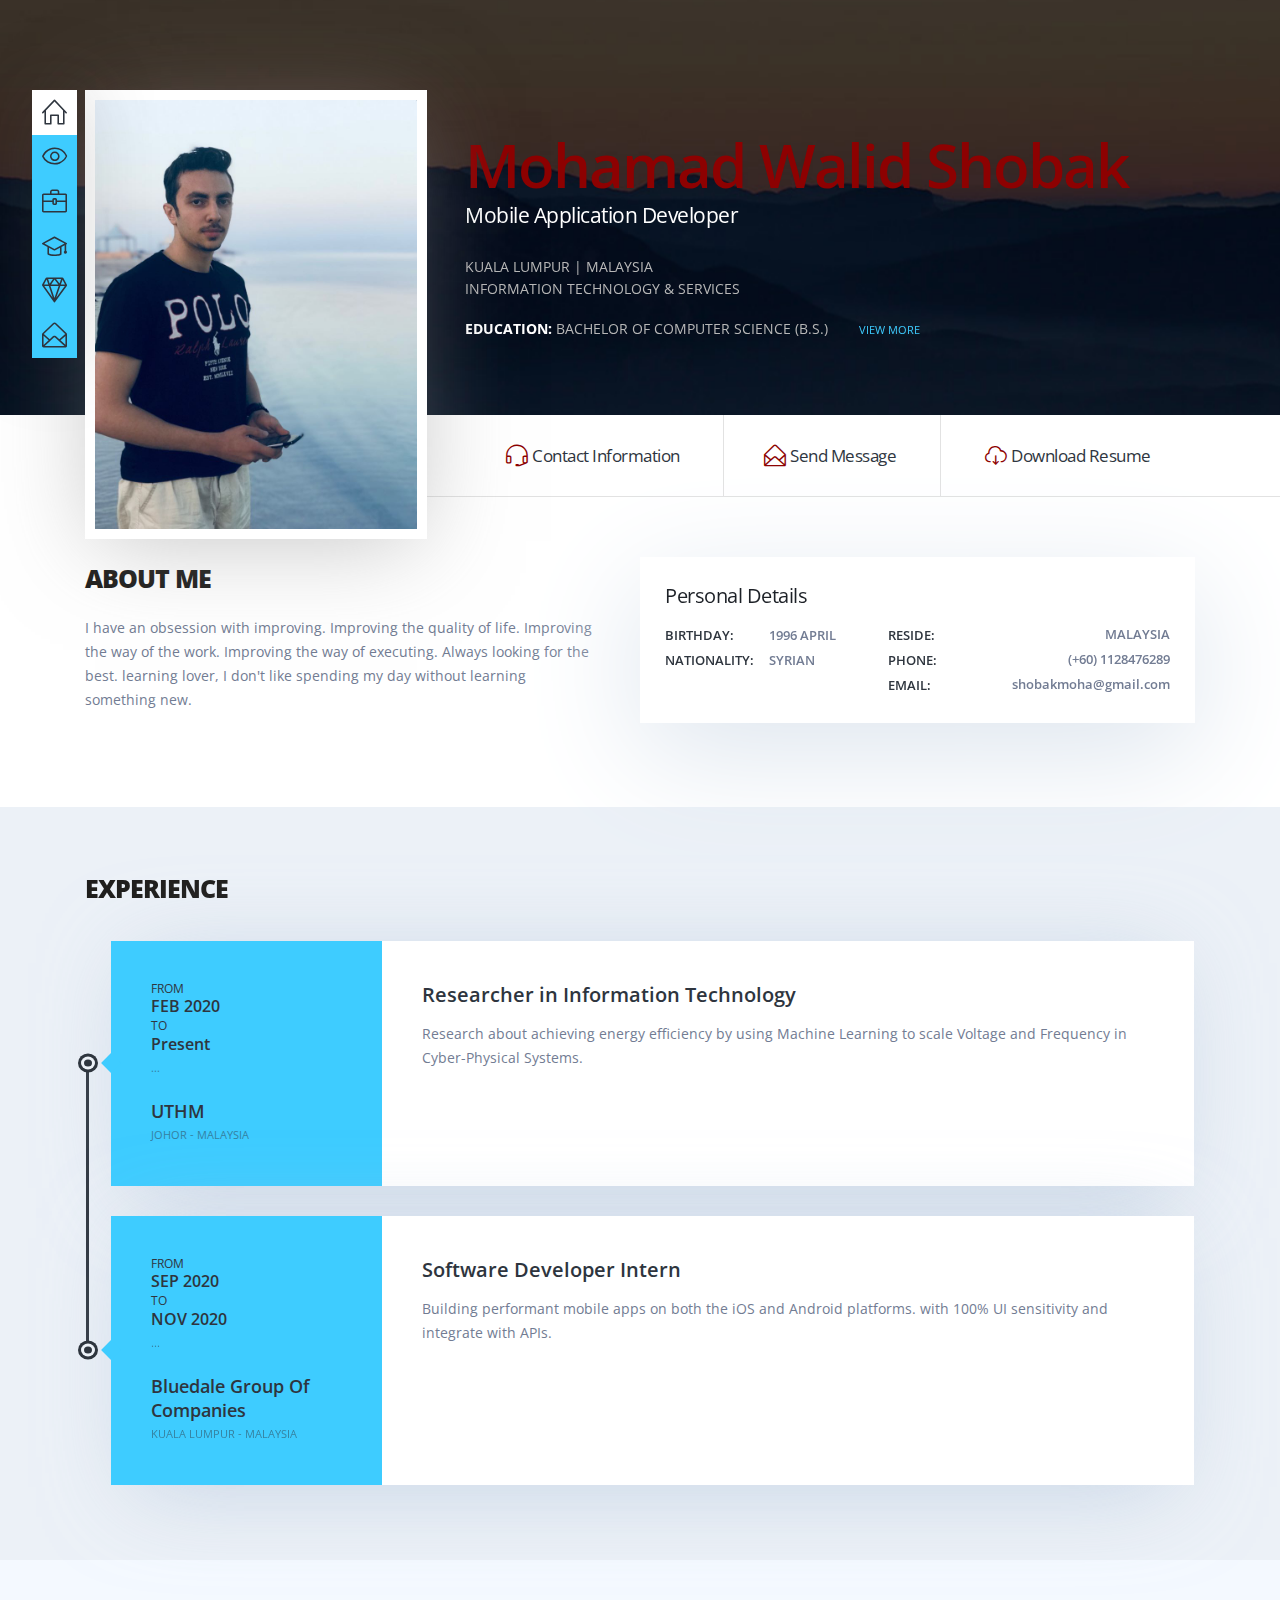
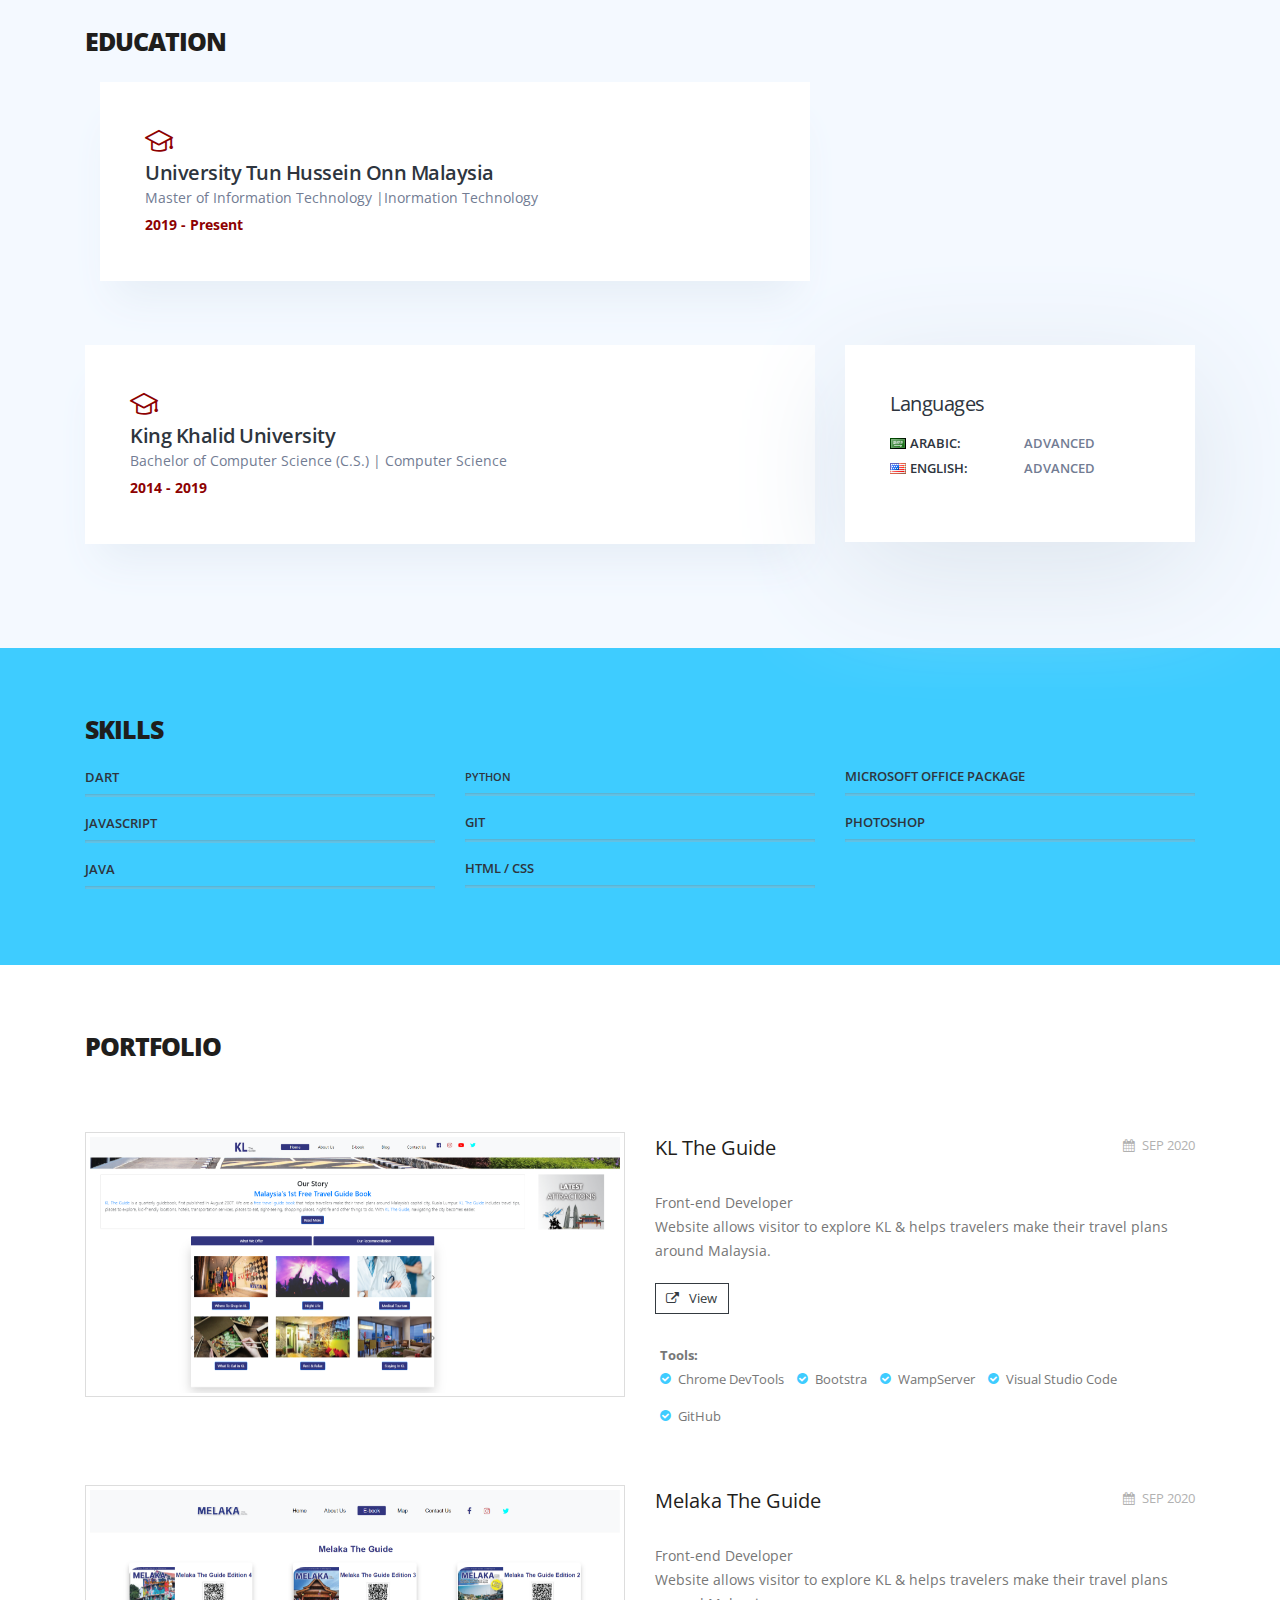
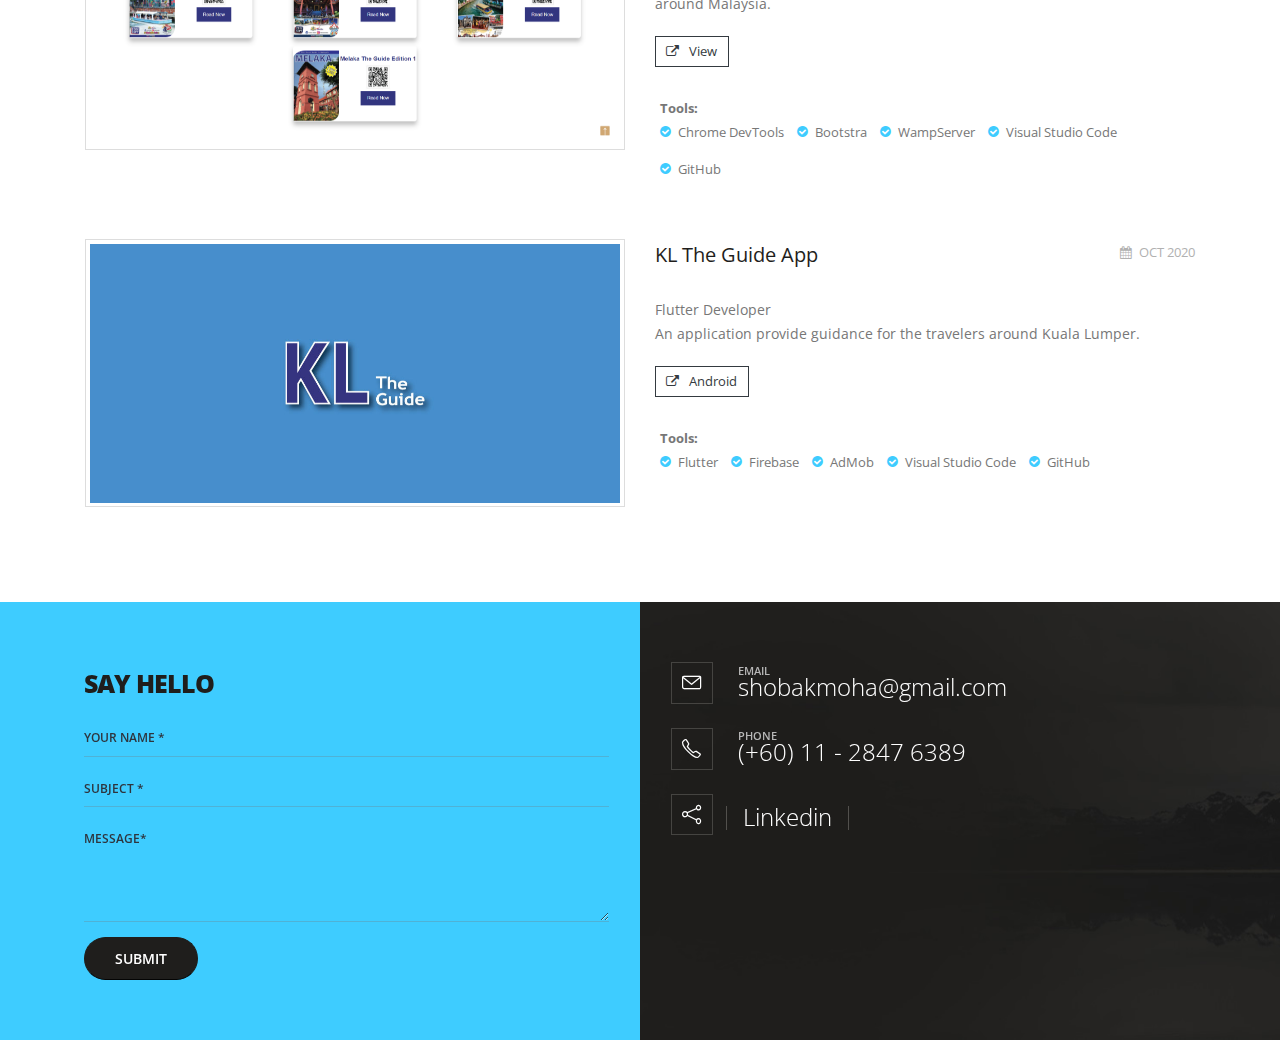
==== commit 15b38f39: "push" ====
--- a/index.html
+++ b/index.html
@@ -214,12 +214,8 @@
 								</span>
 							</a>
 						</div>
-
-
-						???????????????
-
 						<div class="col-lg-3 text-center p-0">
-							<a href="https://abdullah852.github.io/resume/cv2.pdf" target="_blanck"
+							<a href="https://abdullah852.github.io/resume/CV_(Shobak).pdf" target="_blanck"
 								class="text-decoration-none">
 								<span class="custom-nav-button text-color-dark">
 									<i class="icon-cloud-download icons text-color-primary"></i>
